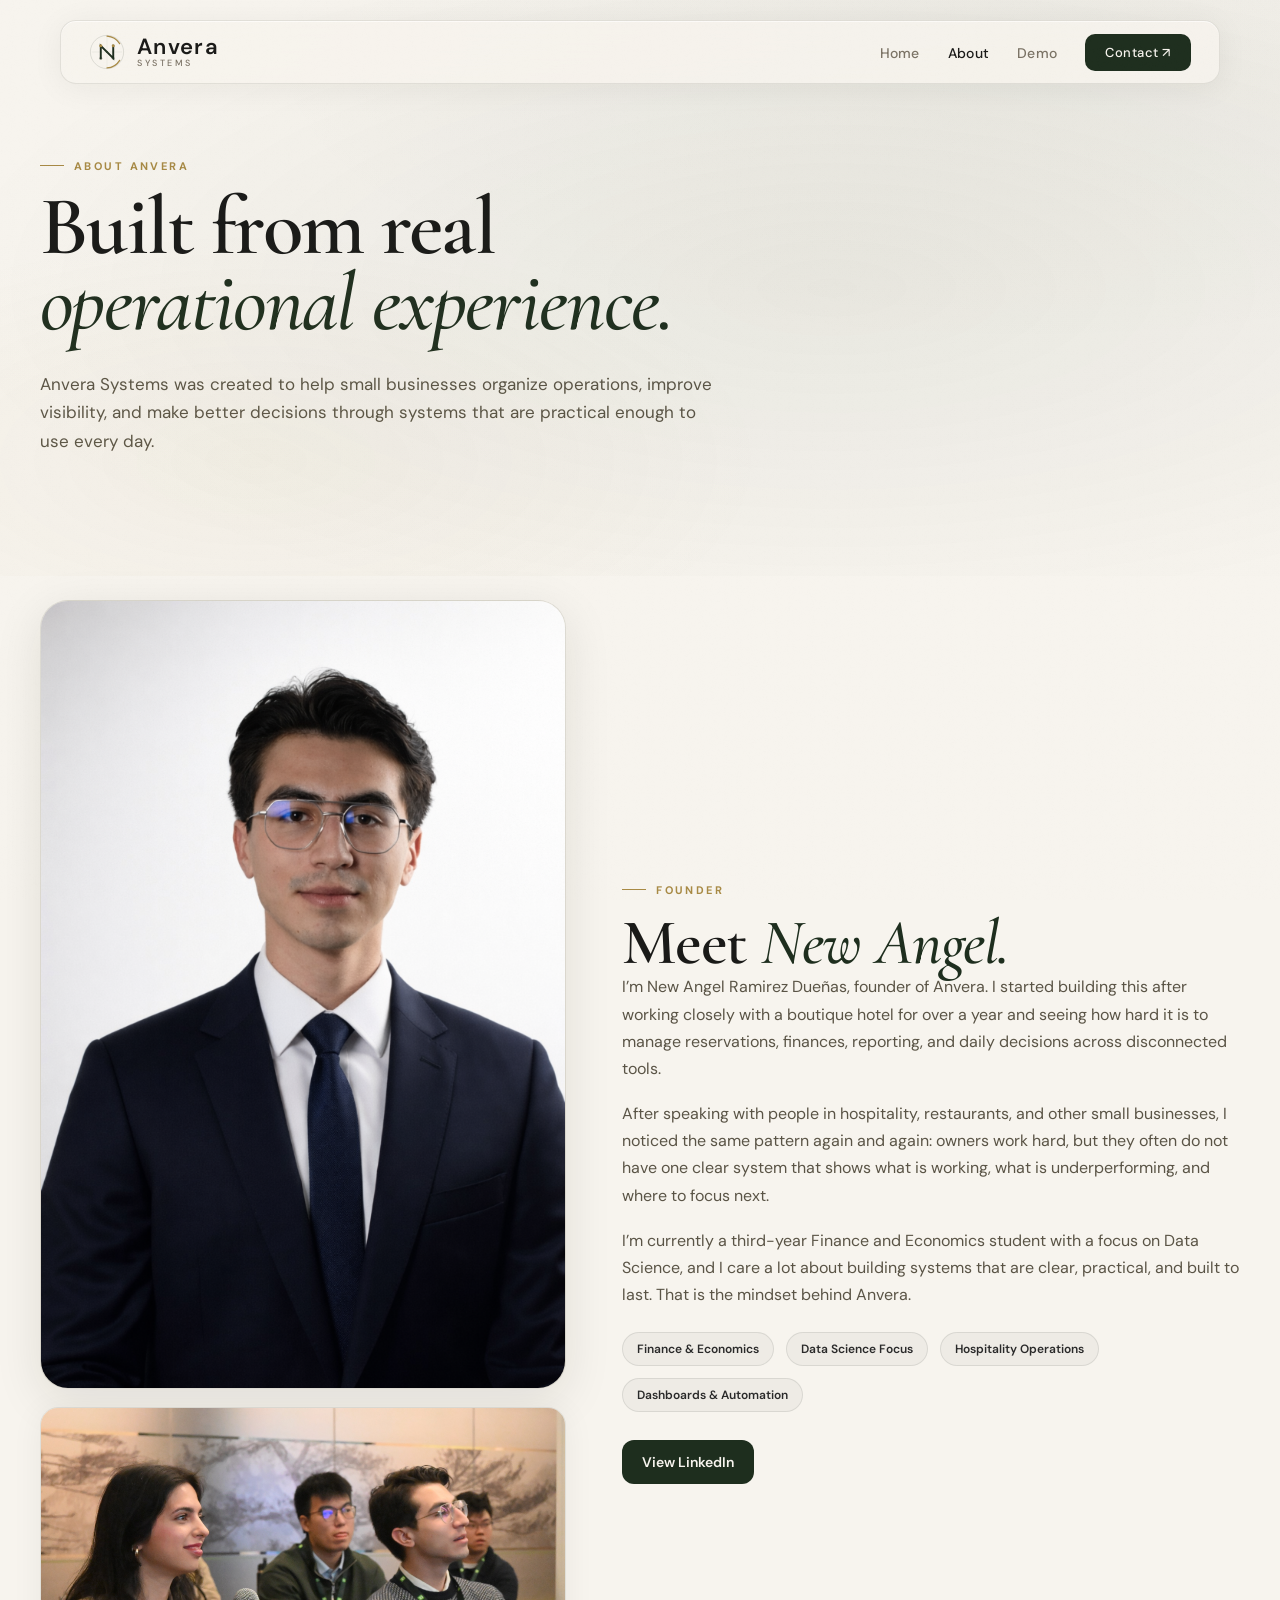
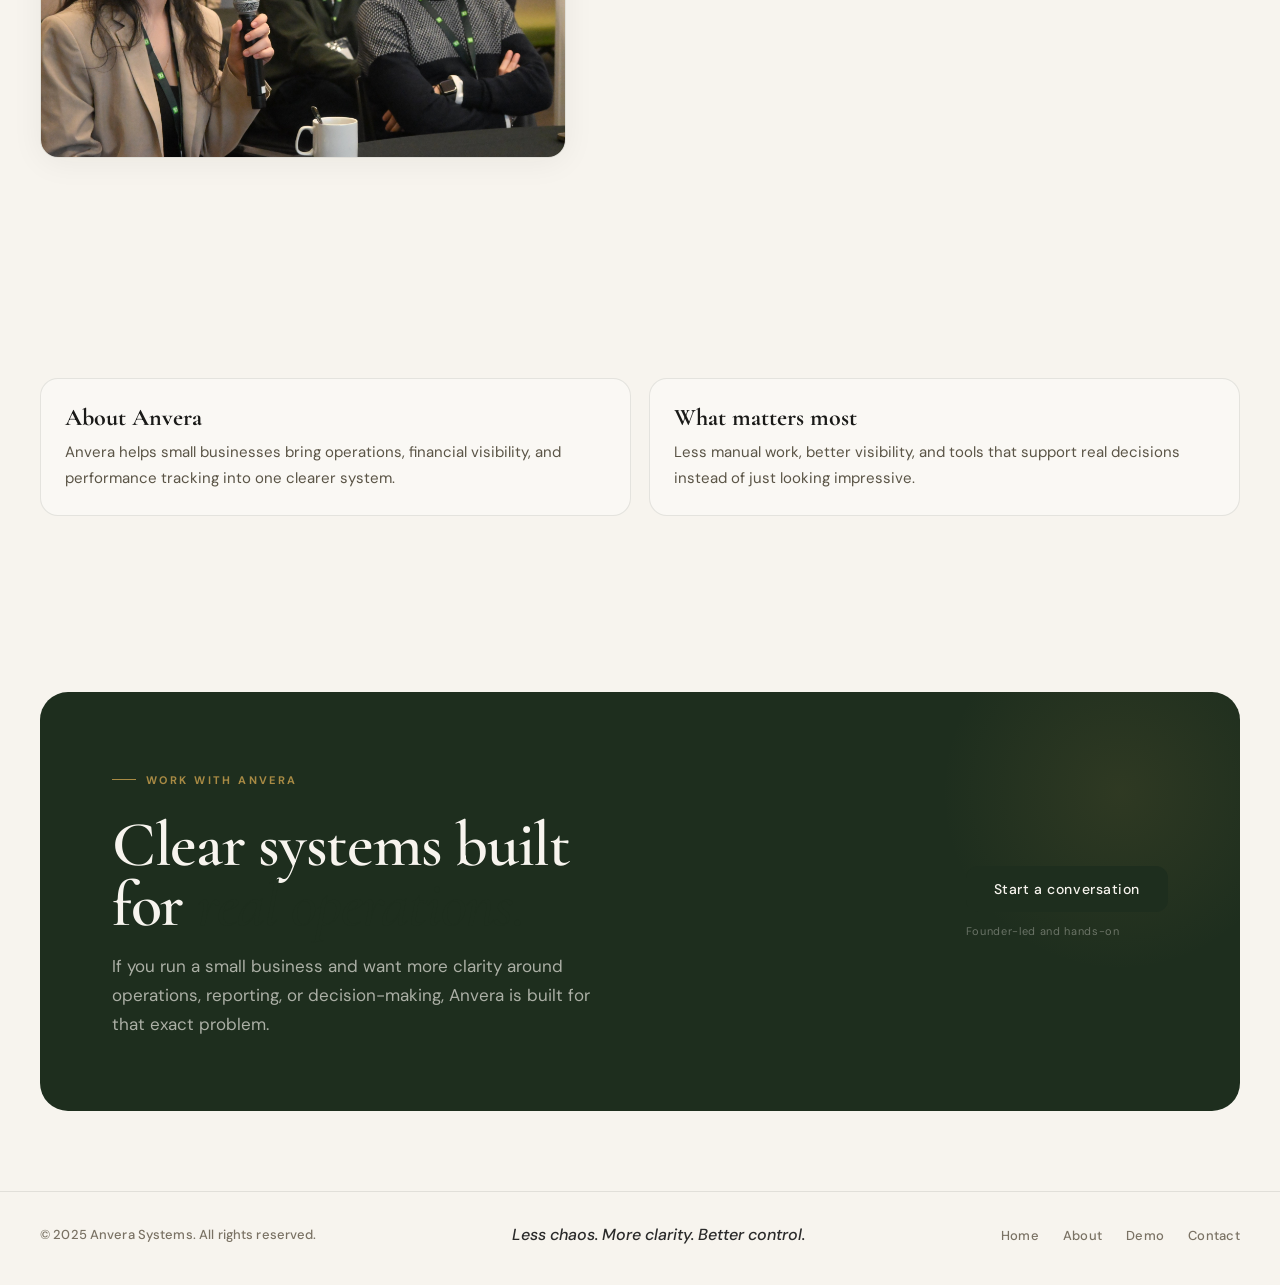
==== about.html @ c99ae053 "Add files via upload" ====
<!DOCTYPE html>
<html lang="en">
<head>
  <meta charset="UTF-8" />
  <meta name="viewport" content="width=device-width, initial-scale=1.0" />
  <title>Anvera Systems — About</title>
  <link rel="preconnect" href="https://fonts.googleapis.com">
  <link rel="preconnect" href="https://fonts.gstatic.com" crossorigin>
  <link href="https://fonts.googleapis.com/css2?family=Cormorant+Garamond:ital,wght@0,400;0,500;0,600;1,400;1,500;1,600&family=DM+Sans:wght@400;500;600;700&family=DM+Mono:wght@300;400&display=swap" rel="stylesheet">
  <link rel="stylesheet" href="style.css">
</head>
<body>

<header>
  <div class="nav-inner">
    <a href="index.html" class="brand">
      <div class="brand-mark"><svg width="44" height="44" viewBox="0 0 52 52" fill="none" xmlns="http://www.w3.org/2000/svg">
  <circle cx="26" cy="26" r="24" stroke="rgba(30,46,30,0.18)" stroke-width="1" fill="none"/>
  <line x1="26" y1="4" x2="26" y2="48" stroke="rgba(30,46,30,0.12)" stroke-width="0.6"/>
  <line x1="4" y1="26" x2="48" y2="26" stroke="rgba(30,46,30,0.12)" stroke-width="0.6"/>
  <path d="M26 3 A23 23 0 0 1 44.3 14" stroke="#a88a44" stroke-width="1.8" fill="none" stroke-linecap="round"/>
  <path d="M44.3 38 A23 23 0 0 1 26 49" stroke="#a88a44" stroke-width="1.8" fill="none" stroke-linecap="round"/>
  <path d="M17 35 L17 17 L35 35 L35 17" stroke="#1e2e1e" stroke-width="2.8" fill="none" stroke-linecap="square" stroke-linejoin="miter"/>
  <circle cx="17" cy="17" r="2.2" fill="#a88a44"/>
  <circle cx="35" cy="17" r="2.2" fill="#a88a44"/>
  <circle cx="17" cy="35" r="2.2" fill="rgba(30,46,30,0.35)"/>
  <circle cx="35" cy="35" r="2.2" fill="rgba(30,46,30,0.35)"/>
  <circle cx="26" cy="26" r="1.5" fill="#2c3f2c"/>
</svg></div>
      <div class="brand-wordmark"><span class="brand-name">Anvera</span><span class="brand-tagline">Systems</span></div>
    </a>
    <nav>
      <ul>
        <li><a href="index.html" class="">Home</a></li>
        <li><a href="about.html" class="active">About</a></li>
        <li><a href="demo.html" class="">Demo</a></li>
        <li><a href="contact.html" class=" nav-cta">Contact ↗</a></li>
      </ul>
    </nav>
  </div>
</header>

<main>

<section class="page-hero">
  <div class="hero-bg"></div>
  <div class="container">
    <div class="section-label reveal"><div class="section-label-line"></div><span>About Anvera</span></div>
    <h1 class="reveal reveal-delay-1">Built from real<br><em>operational experience.</em></h1>
    <p class="hero-desc reveal reveal-delay-2" style="max-width:680px;">Anvera Systems was created to help small businesses organize operations, improve visibility, and make better decisions through systems that are practical enough to use every day.</p>
  </div>
</section>

<section style="padding-top:24px;">
  <div class="container founder-grid">
    <div class="reveal">
      <div class="founder-photo-card">
        <img src="Linkedin_PP.png" alt="Founder portrait of New Angel Ramirez Dueñas">
      </div>
      <div class="founder-photo-secondary reveal reveal-delay-2">
        <img src="DSC_1318.jpeg" alt="New Angel Ramirez Dueñas at a professional event">
      </div>
    </div>
    <div class="founder-copy reveal reveal-delay-1">
      <div class="section-label"><div class="section-label-line"></div><span>Founder</span></div>
      <h2>Meet <em>New Angel.</em></h2>
      <p>I’m New Angel Ramirez Dueñas, founder of Anvera. I started building this after working closely with a boutique hotel for over a year and seeing how hard it is to manage reservations, finances, reporting, and daily decisions across disconnected tools.</p>
      <p>After speaking with people in hospitality, restaurants, and other small businesses, I noticed the same pattern again and again: owners work hard, but they often do not have one clear system that shows what is working, what is underperforming, and where to focus next.</p>
      <p>I’m currently a third-year Finance and Economics student with a focus on Data Science, and I care a lot about building systems that are clear, practical, and built to last. That is the mindset behind Anvera.</p>
      <div class="founder-stats">
        <span class="stat-pill">Finance & Economics</span>
        <span class="stat-pill">Data Science Focus</span>
        <span class="stat-pill">Hospitality Operations</span>
        <span class="stat-pill">Dashboards & Automation</span>
      </div>
      <a class="linkedin-btn" href="https://www.linkedin.com/in/new-angel/" target="_blank" rel="noopener noreferrer">View LinkedIn</a>
    </div>
  </div>
</section>

<section>
  <div class="container">
    <div class="about-boxes reveal">
      <div class="about-mini">
        <h4>About Anvera</h4>
        <p>Anvera helps small businesses bring operations, financial visibility, and performance tracking into one clearer system.</p>
      </div>
      <div class="about-mini">
        <h4>What matters most</h4>
        <p>Less manual work, better visibility, and tools that support real decisions instead of just looking impressive.</p>
      </div>
    </div>
  </div>
</section>

<section class="cta-section">
  <div class="container">
    <div class="cta-inner reveal">
      <div class="cta-text">
        <div class="section-label"><div class="section-label-line"></div><span>Work with Anvera</span></div>
        <h2>Clear systems built<br>for <em>real operations.</em></h2>
        <p>If you run a small business and want more clarity around operations, reporting, or decision-making, Anvera is built for that exact problem.</p>
      </div>
      <div class="cta-action">
        <a href="contact.html" class="btn-cta">Start a conversation</a>
        <span class="cta-note">Founder-led and hands-on</span>
      </div>
    </div>
  </div>
</section>

</main>

<footer>
  <div class="container footer-inner">
    <div class="footer-copy">© 2025 Anvera Systems. All rights reserved.</div>
    <div class="footer-tagline">Less chaos. More clarity. Better control.</div>
    <ul class="footer-links">
      <li><a href="index.html">Home</a></li>
      <li><a href="about.html">About</a></li>
      <li><a href="demo.html">Demo</a></li>
      <li><a href="contact.html">Contact</a></li>
    </ul>
  </div>
</footer>

<script src="script.js"></script>
</body>
</html>
---- style.css ----
:root {
  --cream: #f7f4ee;
  --cream-2: #ede9e0;
  --forest: #1e2e1e;
  --forest-mid: #2c3f2c;
  --forest-light: #3d5c3a;
  --gold: #a88a44;
  --gold-light: #c9a85c;
  --gold-pale: #e8d9b4;
  --charcoal: #2a2a2a;
  --ink: #1a1a18;
  --muted: #7a7264;
  --muted-light: #9e9688;
  --border: rgba(30,46,30,0.1);
  --border-gold: rgba(168,138,68,0.2);
  --glass: rgba(247,244,238,0.85);
  --shadow-soft: 0 4px 32px rgba(26,26,24,0.06);
  --shadow-med: 0 12px 48px rgba(26,26,24,0.1);
  --shadow-strong: 0 24px 80px rgba(26,26,24,0.14);
}

*, *::before, *::after { box-sizing: border-box; margin: 0; padding: 0; }
html { scroll-behavior: smooth; }
body {
  font-family: 'DM Sans', sans-serif;
  background-color: var(--cream);
  color: var(--ink);
  overflow-x: hidden;
  -webkit-font-smoothing: antialiased;
}
body::before {
  content: '';
  position: fixed;
  inset: 0;
  background-image: url("data:image/svg+xml,%3Csvg viewBox='0 0 512 512' xmlns='http://www.w3.org/2000/svg'%3E%3Cfilter id='n'%3E%3CfeTurbulence type='fractalNoise' baseFrequency='0.75' numOctaves='4' stitchTiles='stitch'/%3E%3C/filter%3E%3Crect width='512' height='512' filter='url(%23n)' opacity='0.03'/%3E%3C/svg%3E");
  background-size: 200px;
  pointer-events: none;
  z-index: 1000;
  opacity: 0.5;
}
.container { width: min(1200px, calc(100% - 56px)); margin: 0 auto; }

header {
  position: fixed;
  top: 0; left: 0; right: 0;
  z-index: 100;
}
.nav-inner {
  margin: 20px auto;
  width: min(1160px, calc(100% - 56px));
  display: flex;
  align-items: center;
  justify-content: space-between;
  padding: 0 28px;
  height: 64px;
  background: var(--glass);
  backdrop-filter: blur(16px) saturate(1.4);
  border: 1px solid var(--border);
  border-radius: 16px;
  box-shadow: var(--shadow-soft), inset 0 1px 0 rgba(255,255,255,0.6);
}
.brand { display: flex; align-items: center; gap: 12px; text-decoration: none; color: inherit; }
.brand-mark { width: 36px; height: 36px; position: relative; }
.brand-mark svg { width: 100%; height: 100%; }
.brand-wordmark { display: flex; flex-direction: column; gap: 1px; }
.brand-name { font-size: 22px; font-weight: 600; letter-spacing: 0.06em; color: var(--ink); line-height: 1; }
.brand-tagline { font-size: 9px; font-weight: 500; letter-spacing: 0.28em; text-transform: uppercase; color: var(--muted); line-height: 1; }
nav ul { display: flex; align-items: center; gap: 28px; list-style: none; }
nav ul a { font-size: 14px; font-weight: 500; letter-spacing: 0.02em; color: var(--muted); text-decoration: none; transition: color 0.2s; }
nav ul a:hover, nav ul a.active { color: var(--ink); }
.nav-cta {
  display: inline-flex; align-items: center; gap: 8px;
  padding: 10px 20px; background: var(--forest); color: var(--cream) !important;
  border-radius: 10px; font-size: 13px; font-weight: 500; letter-spacing: 0.04em;
  text-decoration: none; transition: background 0.2s, transform 0.15s;
}
.nav-cta:hover { background: var(--forest-light); transform: translateY(-1px); }

main { min-height: 100vh; }
section { padding: 96px 0; }
.section-label { display: inline-flex; align-items: center; gap: 10px; margin-bottom: 16px; }
.section-label-line { width: 24px; height: 1px; background: var(--gold); }
.section-label span { font-size: 11px; font-weight: 700; letter-spacing: 0.22em; text-transform: uppercase; color: var(--gold); }
h1, h2, h3, h4 { font-family: 'Cormorant Garamond', serif; }
h1 { font-size: clamp(56px, 6.5vw, 92px); font-weight: 600; line-height: 0.92; letter-spacing: -0.02em; color: var(--ink); }
h1 em, h2 em { font-style: italic; font-weight: 500; color: var(--forest); }
h2 { font-size: clamp(40px, 5vw, 66px); font-weight: 600; line-height: 0.95; letter-spacing: -0.02em; color: var(--ink); }
h3 { font-size: 34px; font-weight: 600; color: var(--ink); }
p { line-height: 1.7; }
.section-intro { font-size: 17px; line-height: 1.7; color: #5a5446; max-width: 560px; }
.page-hero {
  min-height: 64vh; display: flex; align-items: center;
  padding: 150px 0 80px; position: relative; overflow: hidden;
}
.hero-bg {
  position: absolute; inset: 0;
  background:
    radial-gradient(ellipse 70% 60% at 65% 50%, rgba(44,63,44,0.07), transparent),
    radial-gradient(ellipse 40% 40% at 20% 80%, rgba(168,138,68,0.06), transparent),
    radial-gradient(ellipse 60% 50% at 80% 10%, rgba(30,46,30,0.05), transparent);
  pointer-events: none;
}
.hero-grid { display: grid; grid-template-columns: 1.05fr 0.95fr; gap: 64px; align-items: center; position: relative; z-index: 1; }
.hero-eyebrow { display: inline-flex; align-items: center; gap: 10px; margin-bottom: 28px; }
.hero-eyebrow-line { width: 32px; height: 1px; background: var(--gold); }
.hero-eyebrow span { font-size: 12px; font-weight: 600; letter-spacing: 0.18em; text-transform: uppercase; color: var(--gold); }
.hero-desc { font-size: 17px; color: #5a5446; max-width: 520px; margin: 28px 0 40px; }
.hero-actions { display: flex; align-items: center; gap: 16px; flex-wrap: wrap; }
.btn-primary, .btn-secondary, .btn-cta, .small-link, .linkedin-btn {
  display: inline-flex; align-items: center; gap: 10px;
  text-decoration: none; transition: all 0.2s;
}
.btn-primary, .btn-cta {
  padding: 14px 28px; background: var(--forest); color: var(--cream);
  border-radius: 12px; font-size: 14px; font-weight: 500; letter-spacing: 0.04em;
}
.btn-primary:hover, .btn-cta:hover { background: var(--forest-light); transform: translateY(-2px); box-shadow: 0 8px 24px rgba(30,46,30,0.2); }
.btn-secondary {
  padding: 14px 24px; background: transparent; color: var(--ink); border: 1px solid var(--border);
  border-radius: 12px; font-size: 14px; font-weight: 500; letter-spacing: 0.04em;
}
.btn-secondary:hover { background: rgba(30,46,30,0.04); border-color: rgba(30,46,30,0.2); transform: translateY(-1px); }
.small-link {
  padding: 12px 18px; border: 1px solid var(--border); border-radius: 10px; color: var(--ink); font-size: 13px; font-weight: 600;
}
.small-link:hover { background: rgba(30,46,30,0.04); }

.hero-metrics { display: flex; gap: 32px; margin-top: 52px; padding-top: 40px; border-top: 1px solid var(--border); }
.metric-num { font-size: 44px; font-weight: 600; color: var(--ink); line-height: 1; letter-spacing: -0.02em; }
.metric-num sup { font-size: 18px; vertical-align: super; color: var(--gold); }
.metric-label { font-size: 12px; font-weight: 600; letter-spacing: 0.1em; text-transform: uppercase; color: var(--muted); margin-top: 5px; }

.card, .glass-card, .placeholder-card, .package-card, .process-step, .principle, .contact-card, .bio-card {
  border-radius: 20px; border: 1px solid var(--border);
}
.glass-card {
  background: rgba(247,244,238,0.72); backdrop-filter: blur(12px);
  box-shadow: var(--shadow-soft);
}
.placeholder-card, .bio-card, .contact-card {
  background: #faf8f4; box-shadow: var(--shadow-soft); padding: 32px;
}
.two-col { display: grid; grid-template-columns: 1fr 1fr; gap: 56px; align-items: start; }
.three-col { display: grid; grid-template-columns: repeat(3, 1fr); gap: 24px; }

.solutions-grid, .packages-layout, .process-grid {
  display: grid; gap: 2px; background: var(--border); border: 1px solid var(--border); border-radius: 20px; overflow: hidden;
}
.solutions-grid { grid-template-columns: repeat(3, 1fr); }
.process-grid { grid-template-columns: repeat(3, 1fr); }
.packages-layout { grid-template-columns: 1fr 1fr; margin-top: 48px; }
.solution-card, .process-step, .package-card { background: var(--cream); padding: 34px 28px; }
.solution-card h3, .package-card h3 { margin-bottom: 12px; }
.solution-card p, .process-step p, .package-card p { color: #5a5446; font-size: 15px; }
.sol-number, .step-num, .eyebrow-mini {
  font-family: 'DM Mono', monospace; font-size: 11px; letter-spacing: 0.16em; color: var(--gold); margin-bottom: 18px;
}
#packages-dark { background: var(--forest); color: var(--cream); }
#packages-dark .package-card { background: rgba(44,63,44,0.3); border: none; }
#packages-dark .package-card.featured { background: rgba(168,138,68,0.12); }
#packages-dark h2, #packages-dark h3 { color: var(--cream); }
#packages-dark .section-intro, #packages-dark .package-card p, #packages-dark li { color: rgba(247,244,238,0.72); }
.pkg-features { list-style: none; display: grid; gap: 12px; margin: 22px 0 28px; }
.pkg-features li { display: flex; gap: 10px; align-items: flex-start; }
.pkg-check {
  width: 18px; height: 18px; border-radius: 50%; background: rgba(44,63,44,0.15); border: 1px solid rgba(44,63,44,0.3);
  display: inline-flex; align-items: center; justify-content: center; flex-shrink: 0; margin-top: 2px; color: var(--forest);
}
.pkg-check.gold { background: rgba(168,138,68,0.2); border-color: var(--gold); color: var(--gold-light); }

.founder-grid { display: grid; grid-template-columns: 0.92fr 1.08fr; gap: 56px; align-items: center; }
.founder-photo-card {
  background: linear-gradient(180deg, #f3efe7, #ece7dc);
  border: 1px solid var(--border);
  border-radius: 28px;
  box-shadow: var(--shadow-med);
  overflow: hidden;
}
.founder-photo-card img { display: block; width: 100%; height: auto; }
.founder-photo-secondary {
  margin-top: 18px; display: grid; grid-template-columns: 1fr; gap: 14px;
}
.founder-photo-secondary img {
  width: 100%; border-radius: 18px; border: 1px solid var(--border); box-shadow: var(--shadow-soft);
}
.founder-copy p { font-size: 16px; color: #5a5446; margin-bottom: 18px; }
.founder-stats { display: flex; flex-wrap: wrap; gap: 12px; margin: 24px 0 28px; }
.stat-pill {
  display: inline-flex; padding: 8px 14px; border-radius: 999px; border: 1px solid var(--border);
  background: rgba(30,46,30,0.04); font-size: 12px; font-weight: 600; color: var(--charcoal);
}
.linkedin-btn {
  padding: 13px 20px; background: var(--forest); color: var(--cream); border-radius: 12px; font-size: 14px; font-weight: 600;
}
.linkedin-btn:hover { background: var(--forest-light); transform: translateY(-1px); }
.about-boxes { display: grid; grid-template-columns: 1fr 1fr; gap: 18px; margin-top: 28px; }
.about-mini {
  background: #faf8f4; border: 1px solid var(--border); border-radius: 18px; padding: 24px;
}
.about-mini h4 { font-size: 24px; margin-bottom: 8px; }
.about-mini p { font-size: 15px; color: #5a5446; }

.placeholder-card h3 { margin-bottom: 10px; }
.placeholder-card p { color: #5a5446; margin-bottom: 18px; }
.placeholder-list { list-style: none; display: grid; gap: 10px; }
.placeholder-list li {
  padding: 12px 14px; background: rgba(30,46,30,0.04); border: 1px solid rgba(30,46,30,0.08); border-radius: 12px; color: var(--charcoal); font-size: 14px;
}
.note-box {
  margin-top: 20px; padding: 16px 18px; border-radius: 14px; background: rgba(168,138,68,0.09); border: 1px solid rgba(168,138,68,0.18);
  color: #6a5b34; font-size: 14px;
}
.contact-grid { display: grid; grid-template-columns: 1fr 1fr; gap: 24px; }
.contact-card h3 { margin-bottom: 12px; }
.contact-card p { color: #5a5446; margin-bottom: 14px; }
.contact-links { display: grid; gap: 10px; }
.contact-links a { color: var(--forest); font-weight: 600; text-decoration: none; }
.contact-links a:hover { color: var(--forest-light); }
.cta-section { padding: 80px 0; }
.cta-inner {
  background: var(--forest); border-radius: 28px; padding: 72px;
  display: grid; grid-template-columns: 1fr auto; gap: 48px; align-items: center; position: relative; overflow: hidden;
}
.cta-inner::before {
  content: ''; position: absolute; top: -80px; right: -60px; width: 360px; height: 360px; border-radius: 50%;
  background: radial-gradient(circle, rgba(168,138,68,0.12), transparent 70%);
}
.cta-text { position: relative; z-index: 1; }
.cta-text h2 { color: var(--cream); margin: 12px 0 16px; }
.cta-text p { font-size: 17px; color: rgba(247,244,238,0.65); max-width: 500px; }
.cta-action { position: relative; z-index: 1; display: flex; flex-direction: column; gap: 12px; align-items: flex-start; }
.cta-note { font-size: 11px; color: rgba(247,244,238,0.35); letter-spacing: 0.06em; }
footer { padding: 32px 0 40px; border-top: 1px solid var(--border); }
.footer-inner { display: flex; align-items: center; justify-content: space-between; gap: 24px; }
.footer-copy { font-size: 13px; font-weight: 500; color: var(--muted); letter-spacing: 0.01em; }
.footer-tagline { font-size: 16px; font-weight: 500; font-style: italic; color: var(--charcoal); }
.footer-links { display: flex; gap: 24px; list-style: none; }
.footer-links a { font-size: 13px; font-weight: 500; color: var(--muted); text-decoration: none; letter-spacing: 0.02em; transition: color 0.2s; }
.footer-links a:hover { color: var(--ink); }
.reveal { opacity: 0; transform: translateY(24px); transition: opacity 0.7s ease, transform 0.7s ease; }
.reveal.visible { opacity: 1; transform: none; }
.reveal-delay-1 { transition-delay: 0.1s; }
.reveal-delay-2 { transition-delay: 0.2s; }
.reveal-delay-3 { transition-delay: 0.3s; }

@media (max-width: 960px) {
  .hero-grid, .founder-grid, .two-col, .contact-grid, .cta-inner, .packages-layout, .solutions-grid, .process-grid, .about-boxes {
    grid-template-columns: 1fr;
  }
  .hero-metrics { flex-direction: column; gap: 20px; }
  nav ul { display: none; }
  .cta-inner { padding: 48px 32px; }
  .footer-inner { flex-direction: column; gap: 16px; text-align: center; }
  .footer-links { justify-content: center; }
}
@media (max-width: 600px) {
  .container, .nav-inner { width: min(100% - 28px, 1200px); }
  .page-hero { padding-top: 130px; }
  .placeholder-card, .bio-card, .contact-card, .solution-card, .process-step, .package-card { padding: 24px; }
}
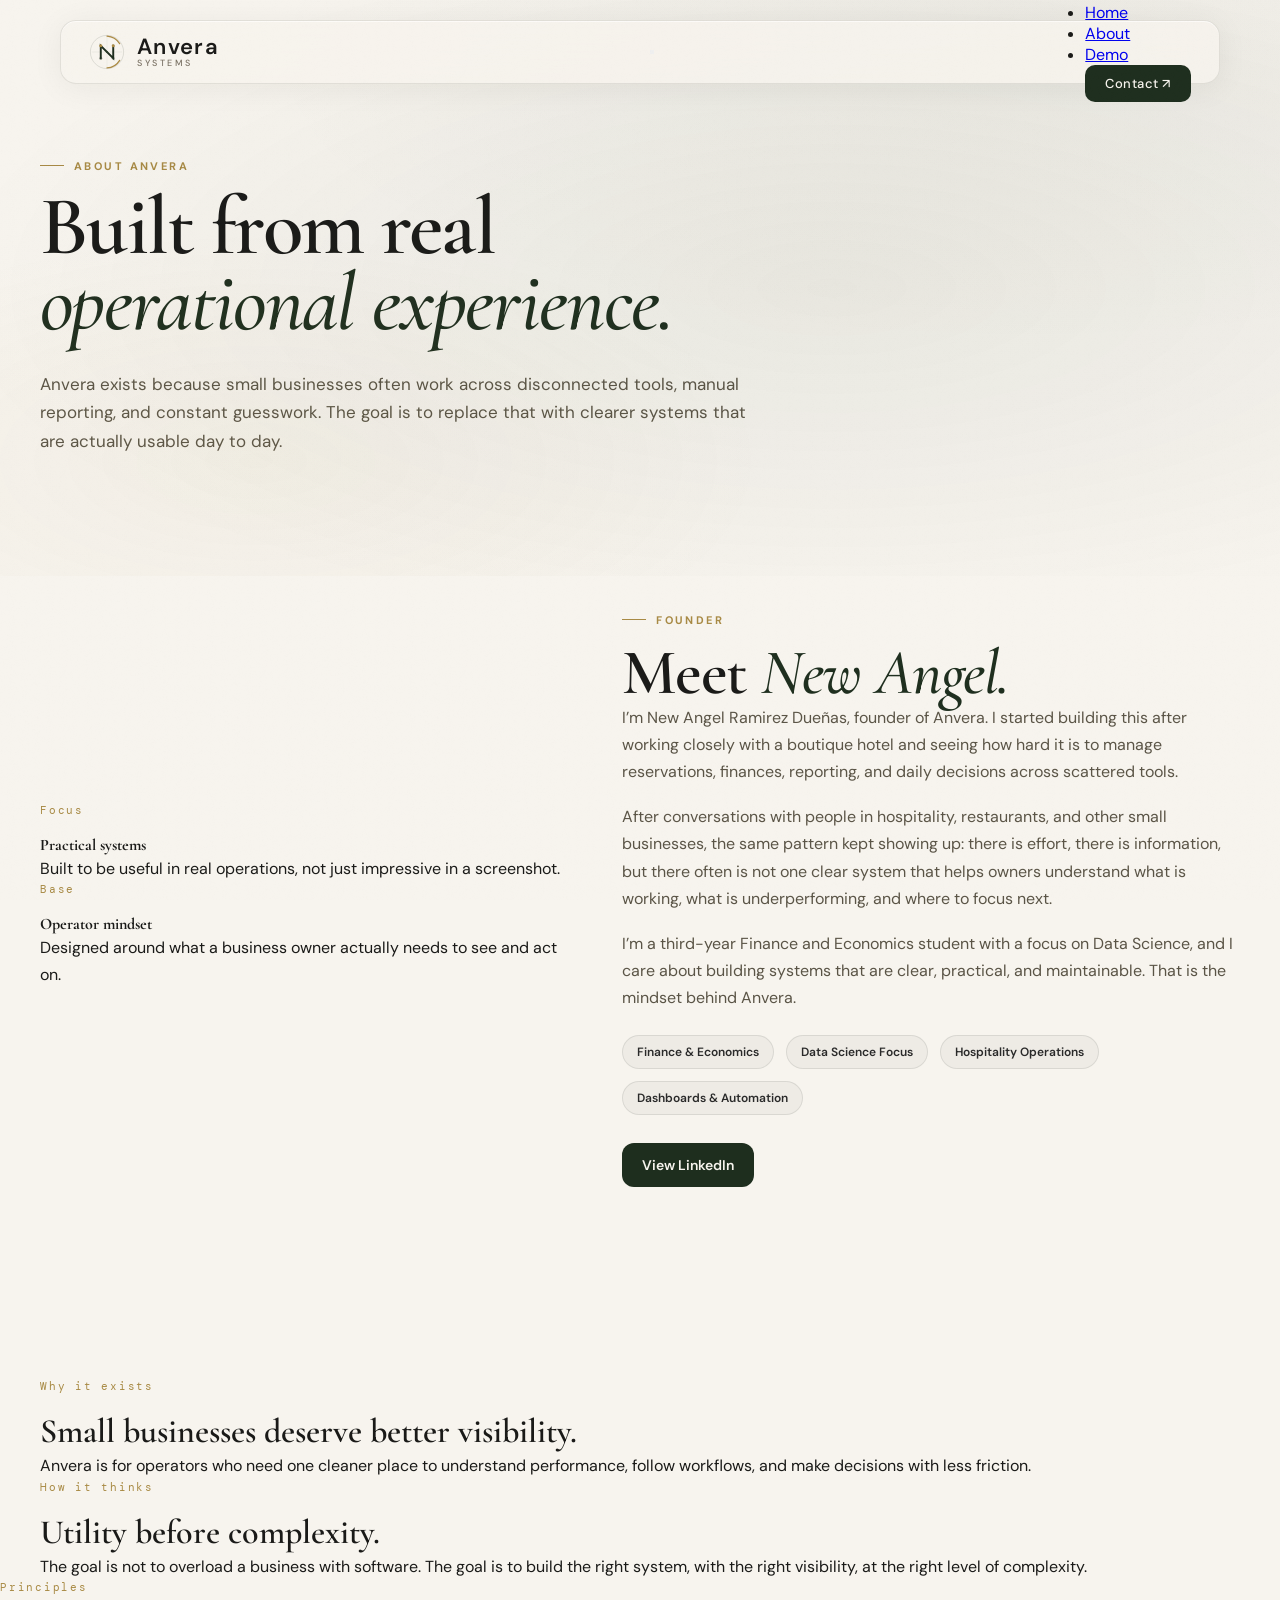
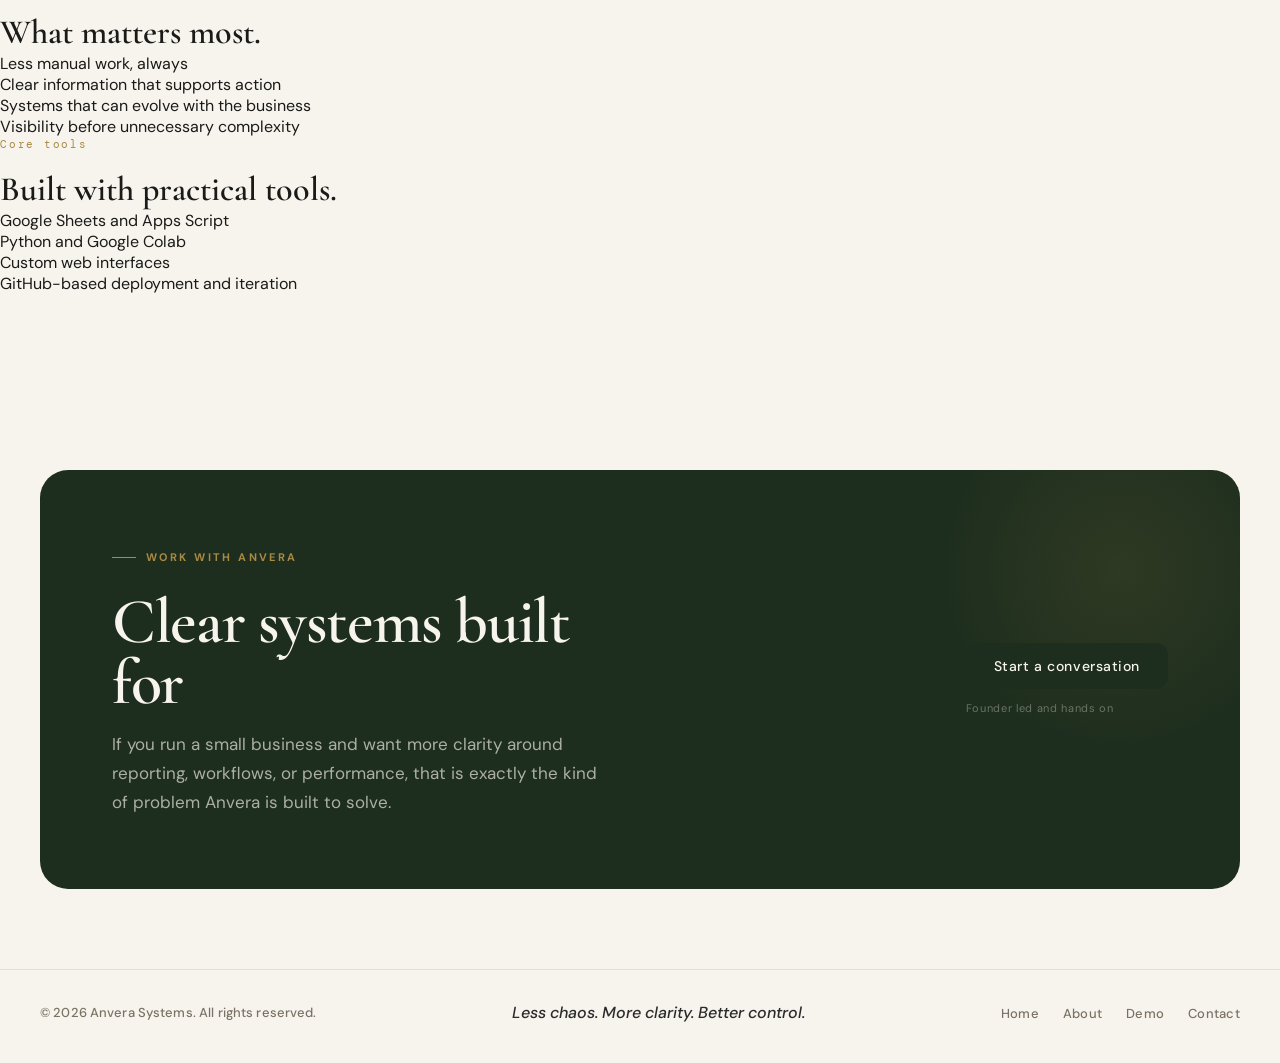
==== commit a0186a8c: "Update about.html" ====
--- a/about.html
+++ b/about.html
@@ -6,114 +6,145 @@
   <title>Anvera Systems — About</title>
   <link rel="preconnect" href="https://fonts.googleapis.com">
   <link rel="preconnect" href="https://fonts.gstatic.com" crossorigin>
-  <link href="https://fonts.googleapis.com/css2?family=Cormorant+Garamond:ital,wght@0,400;0,500;0,600;1,400;1,500;1,600&family=DM+Sans:wght@400;500;600;700&family=DM+Mono:wght@300;400&display=swap" rel="stylesheet">
+  <link href="https://fonts.googleapis.com/css2?family=Cormorant+Garamond:ital,wght@0,400;0,500;0,600;1,400;1,500;1,600&family=DM+Sans:wght@400;500;600;700&family=DM+Mono:wght@400;500&display=swap" rel="stylesheet">
   <link rel="stylesheet" href="style.css">
 </head>
 <body>
-
 <header>
   <div class="nav-inner">
-    <a href="index.html" class="brand">
-      <div class="brand-mark"><svg width="44" height="44" viewBox="0 0 52 52" fill="none" xmlns="http://www.w3.org/2000/svg">
-  <circle cx="26" cy="26" r="24" stroke="rgba(30,46,30,0.18)" stroke-width="1" fill="none"/>
-  <line x1="26" y1="4" x2="26" y2="48" stroke="rgba(30,46,30,0.12)" stroke-width="0.6"/>
-  <line x1="4" y1="26" x2="48" y2="26" stroke="rgba(30,46,30,0.12)" stroke-width="0.6"/>
-  <path d="M26 3 A23 23 0 0 1 44.3 14" stroke="#a88a44" stroke-width="1.8" fill="none" stroke-linecap="round"/>
-  <path d="M44.3 38 A23 23 0 0 1 26 49" stroke="#a88a44" stroke-width="1.8" fill="none" stroke-linecap="round"/>
-  <path d="M17 35 L17 17 L35 35 L35 17" stroke="#1e2e1e" stroke-width="2.8" fill="none" stroke-linecap="square" stroke-linejoin="miter"/>
-  <circle cx="17" cy="17" r="2.2" fill="#a88a44"/>
-  <circle cx="35" cy="17" r="2.2" fill="#a88a44"/>
-  <circle cx="17" cy="35" r="2.2" fill="rgba(30,46,30,0.35)"/>
-  <circle cx="35" cy="35" r="2.2" fill="rgba(30,46,30,0.35)"/>
-  <circle cx="26" cy="26" r="1.5" fill="#2c3f2c"/>
-</svg></div>
+    <a href="index.html" class="brand" aria-label="Anvera Systems home">
+      <div class="brand-mark">
+        <svg viewBox="0 0 52 52" fill="none" xmlns="http://www.w3.org/2000/svg">
+          <circle cx="26" cy="26" r="24" stroke="rgba(30,46,30,0.18)" stroke-width="1"/>
+          <line x1="26" y1="4" x2="26" y2="48" stroke="rgba(30,46,30,0.12)" stroke-width="0.6"/>
+          <line x1="4" y1="26" x2="48" y2="26" stroke="rgba(30,46,30,0.12)" stroke-width="0.6"/>
+          <path d="M26 3 A23 23 0 0 1 44.3 14" stroke="#ab8a42" stroke-width="1.8" stroke-linecap="round"/>
+          <path d="M44.3 38 A23 23 0 0 1 26 49" stroke="#ab8a42" stroke-width="1.8" stroke-linecap="round"/>
+          <path d="M17 35 L17 17 L35 35 L35 17" stroke="#1e2e1e" stroke-width="2.8" stroke-linecap="square" stroke-linejoin="miter"/>
+          <circle cx="17" cy="17" r="2.2" fill="#ab8a42"/>
+          <circle cx="35" cy="17" r="2.2" fill="#ab8a42"/>
+          <circle cx="17" cy="35" r="2.2" fill="rgba(30,46,30,0.35)"/>
+          <circle cx="35" cy="35" r="2.2" fill="rgba(30,46,30,0.35)"/>
+          <circle cx="26" cy="26" r="1.5" fill="#2c3f2c"/>
+        </svg>
+      </div>
       <div class="brand-wordmark"><span class="brand-name">Anvera</span><span class="brand-tagline">Systems</span></div>
     </a>
-    <nav>
-      <ul>
-        <li><a href="index.html" class="">Home</a></li>
+    <button class="nav-toggle" type="button" aria-label="Open navigation" aria-expanded="false"><span></span></button>
+    <div class="nav-menu">
+      <ul class="nav-links">
+        <li><a href="index.html">Home</a></li>
         <li><a href="about.html" class="active">About</a></li>
-        <li><a href="demo.html" class="">Demo</a></li>
-        <li><a href="contact.html" class=" nav-cta">Contact ↗</a></li>
+        <li><a href="demo.html">Demo</a></li>
       </ul>
-    </nav>
+      <a href="contact.html" class="nav-cta">Contact ↗</a>
+    </div>
   </div>
 </header>
 
 <main>
+  <section class="page-hero">
+    <div class="hero-bg"></div>
+    <div class="container">
+      <div class="section-label reveal"><div class="section-label-line"></div><span>About Anvera</span></div>
+      <h1 class="reveal reveal-delay-1">Built from real<br><em>operational experience.</em></h1>
+      <p class="hero-desc reveal reveal-delay-2" style="max-width:720px;">Anvera exists because small businesses often work across disconnected tools, manual reporting, and constant guesswork. The goal is to replace that with clearer systems that are actually usable day to day.</p>
+    </div>
+  </section>
 
-<section class="page-hero">
-  <div class="hero-bg"></div>
-  <div class="container">
-    <div class="section-label reveal"><div class="section-label-line"></div><span>About Anvera</span></div>
-    <h1 class="reveal reveal-delay-1">Built from real<br><em>operational experience.</em></h1>
-    <p class="hero-desc reveal reveal-delay-2" style="max-width:680px;">Anvera Systems was created to help small businesses organize operations, improve visibility, and make better decisions through systems that are practical enough to use every day.</p>
-  </div>
-</section>
+  <section style="padding-top:28px;">
+    <div class="container founder-grid">
+      <div class="founder-panel reveal">
+        <div class="founder-portrait" aria-hidden="true"></div>
+        <div class="founder-sidecards">
+          <div class="stack-card">
+            <div class="eyebrow-mini">Focus</div>
+            <h4>Practical systems</h4>
+            <p>Built to be useful in real operations, not just impressive in a screenshot.</p>
+          </div>
+          <div class="stack-card">
+            <div class="eyebrow-mini">Base</div>
+            <h4>Operator mindset</h4>
+            <p>Designed around what a business owner actually needs to see and act on.</p>
+          </div>
+        </div>
+      </div>
 
-<section style="padding-top:24px;">
-  <div class="container founder-grid">
-    <div class="reveal">
-      <div class="founder-photo-card">
-        <img src="Linkedin_PP.png" alt="Founder portrait of New Angel Ramirez Dueñas">
-      </div>
-      <div class="founder-photo-secondary reveal reveal-delay-2">
-        <img src="DSC_1318.jpeg" alt="New Angel Ramirez Dueñas at a professional event">
+      <div class="founder-copy reveal reveal-delay-1">
+        <div class="section-label"><div class="section-label-line"></div><span>Founder</span></div>
+        <h2>Meet <em>New Angel.</em></h2>
+        <p>I’m New Angel Ramirez Dueñas, founder of Anvera. I started building this after working closely with a boutique hotel and seeing how hard it is to manage reservations, finances, reporting, and daily decisions across scattered tools.</p>
+        <p>After conversations with people in hospitality, restaurants, and other small businesses, the same pattern kept showing up: there is effort, there is information, but there often is not one clear system that helps owners understand what is working, what is underperforming, and where to focus next.</p>
+        <p>I’m a third-year Finance and Economics student with a focus on Data Science, and I care about building systems that are clear, practical, and maintainable. That is the mindset behind Anvera.</p>
+        <div class="founder-stats">
+          <span class="stat-pill">Finance &amp; Economics</span>
+          <span class="stat-pill">Data Science Focus</span>
+          <span class="stat-pill">Hospitality Operations</span>
+          <span class="stat-pill">Dashboards &amp; Automation</span>
+        </div>
+        <a class="linkedin-btn" href="https://www.linkedin.com/in/new-angel/" target="_blank" rel="noopener noreferrer">View LinkedIn</a>
       </div>
     </div>
-    <div class="founder-copy reveal reveal-delay-1">
-      <div class="section-label"><div class="section-label-line"></div><span>Founder</span></div>
-      <h2>Meet <em>New Angel.</em></h2>
-      <p>I’m New Angel Ramirez Dueñas, founder of Anvera. I started building this after working closely with a boutique hotel for over a year and seeing how hard it is to manage reservations, finances, reporting, and daily decisions across disconnected tools.</p>
-      <p>After speaking with people in hospitality, restaurants, and other small businesses, I noticed the same pattern again and again: owners work hard, but they often do not have one clear system that shows what is working, what is underperforming, and where to focus next.</p>
-      <p>I’m currently a third-year Finance and Economics student with a focus on Data Science, and I care a lot about building systems that are clear, practical, and built to last. That is the mindset behind Anvera.</p>
-      <div class="founder-stats">
-        <span class="stat-pill">Finance & Economics</span>
-        <span class="stat-pill">Data Science Focus</span>
-        <span class="stat-pill">Hospitality Operations</span>
-        <span class="stat-pill">Dashboards & Automation</span>
-      </div>
-      <a class="linkedin-btn" href="https://www.linkedin.com/in/new-angel/" target="_blank" rel="noopener noreferrer">View LinkedIn</a>
+  </section>
+
+  <section>
+    <div class="container story-grid">
+      <article class="story-card reveal">
+        <div class="eyebrow-mini">Why it exists</div>
+        <h3>Small businesses deserve better visibility.</h3>
+        <p>Anvera is for operators who need one cleaner place to understand performance, follow workflows, and make decisions with less friction.</p>
+      </article>
+      <article class="story-card reveal reveal-delay-1">
+        <div class="eyebrow-mini">How it thinks</div>
+        <h3>Utility before complexity.</h3>
+        <p>The goal is not to overload a business with software. The goal is to build the right system, with the right visibility, at the right level of complexity.</p>
+      </article>
     </div>
-  </div>
-</section>
 
-<section>
-  <div class="container">
-    <div class="about-boxes reveal">
-      <div class="about-mini">
-        <h4>About Anvera</h4>
-        <p>Anvera helps small businesses bring operations, financial visibility, and performance tracking into one clearer system.</p>
-      </div>
-      <div class="about-mini">
-        <h4>What matters most</h4>
-        <p>Less manual work, better visibility, and tools that support real decisions instead of just looking impressive.</p>
+    <div class="value-grid reveal reveal-delay-2">
+      <article class="value-card">
+        <div class="eyebrow-mini">Principles</div>
+        <h3>What matters most.</h3>
+        <ul>
+          <li>Less manual work, always</li>
+          <li>Clear information that supports action</li>
+          <li>Systems that can evolve with the business</li>
+          <li>Visibility before unnecessary complexity</li>
+        </ul>
+      </article>
+      <article class="value-card">
+        <div class="eyebrow-mini">Core tools</div>
+        <h3>Built with practical tools.</h3>
+        <ul>
+          <li>Google Sheets and Apps Script</li>
+          <li>Python and Google Colab</li>
+          <li>Custom web interfaces</li>
+          <li>GitHub-based deployment and iteration</li>
+        </ul>
+      </article>
+    </div>
+  </section>
+
+  <section class="cta-section">
+    <div class="container">
+      <div class="cta-inner reveal">
+        <div class="cta-text">
+          <div class="section-label"><div class="section-label-line"></div><span>Work with Anvera</span></div>
+          <h2>Clear systems built<br>for <em>real operations.</em></h2>
+          <p>If you run a small business and want more clarity around reporting, workflows, or performance, that is exactly the kind of problem Anvera is built to solve.</p>
+        </div>
+        <div class="cta-action">
+          <a href="contact.html" class="btn-cta">Start a conversation</a>
+          <span class="cta-note">Founder led and hands on</span>
+        </div>
       </div>
     </div>
-  </div>
-</section>
-
-<section class="cta-section">
-  <div class="container">
-    <div class="cta-inner reveal">
-      <div class="cta-text">
-        <div class="section-label"><div class="section-label-line"></div><span>Work with Anvera</span></div>
-        <h2>Clear systems built<br>for <em>real operations.</em></h2>
-        <p>If you run a small business and want more clarity around operations, reporting, or decision-making, Anvera is built for that exact problem.</p>
-      </div>
-      <div class="cta-action">
-        <a href="contact.html" class="btn-cta">Start a conversation</a>
-        <span class="cta-note">Founder-led and hands-on</span>
-      </div>
-    </div>
-  </div>
-</section>
-
+  </section>
 </main>
 
 <footer>
   <div class="container footer-inner">
-    <div class="footer-copy">© 2025 Anvera Systems. All rights reserved.</div>
+    <div class="footer-copy">© 2026 Anvera Systems. All rights reserved.</div>
     <div class="footer-tagline">Less chaos. More clarity. Better control.</div>
     <ul class="footer-links">
       <li><a href="index.html">Home</a></li>
@@ -126,4 +157,4 @@
 
 <script src="script.js"></script>
 </body>
-</html>+</html>
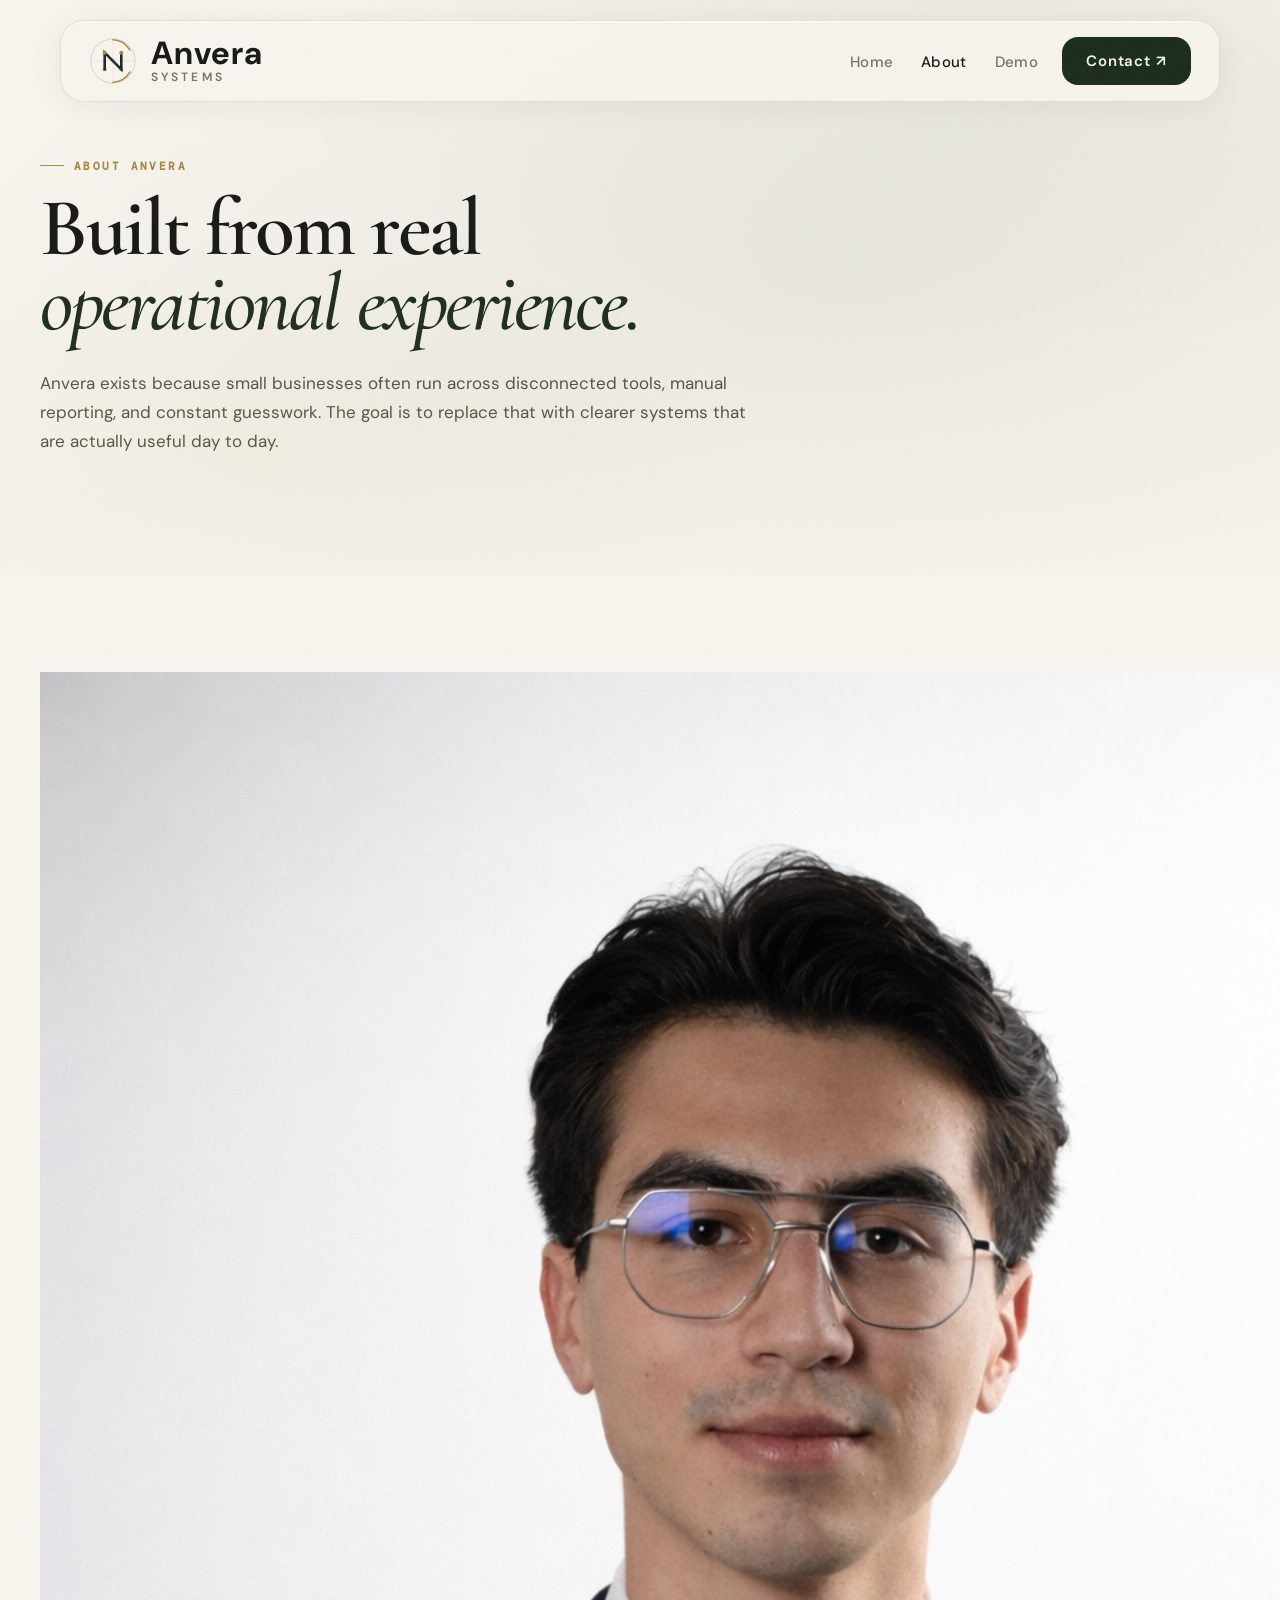
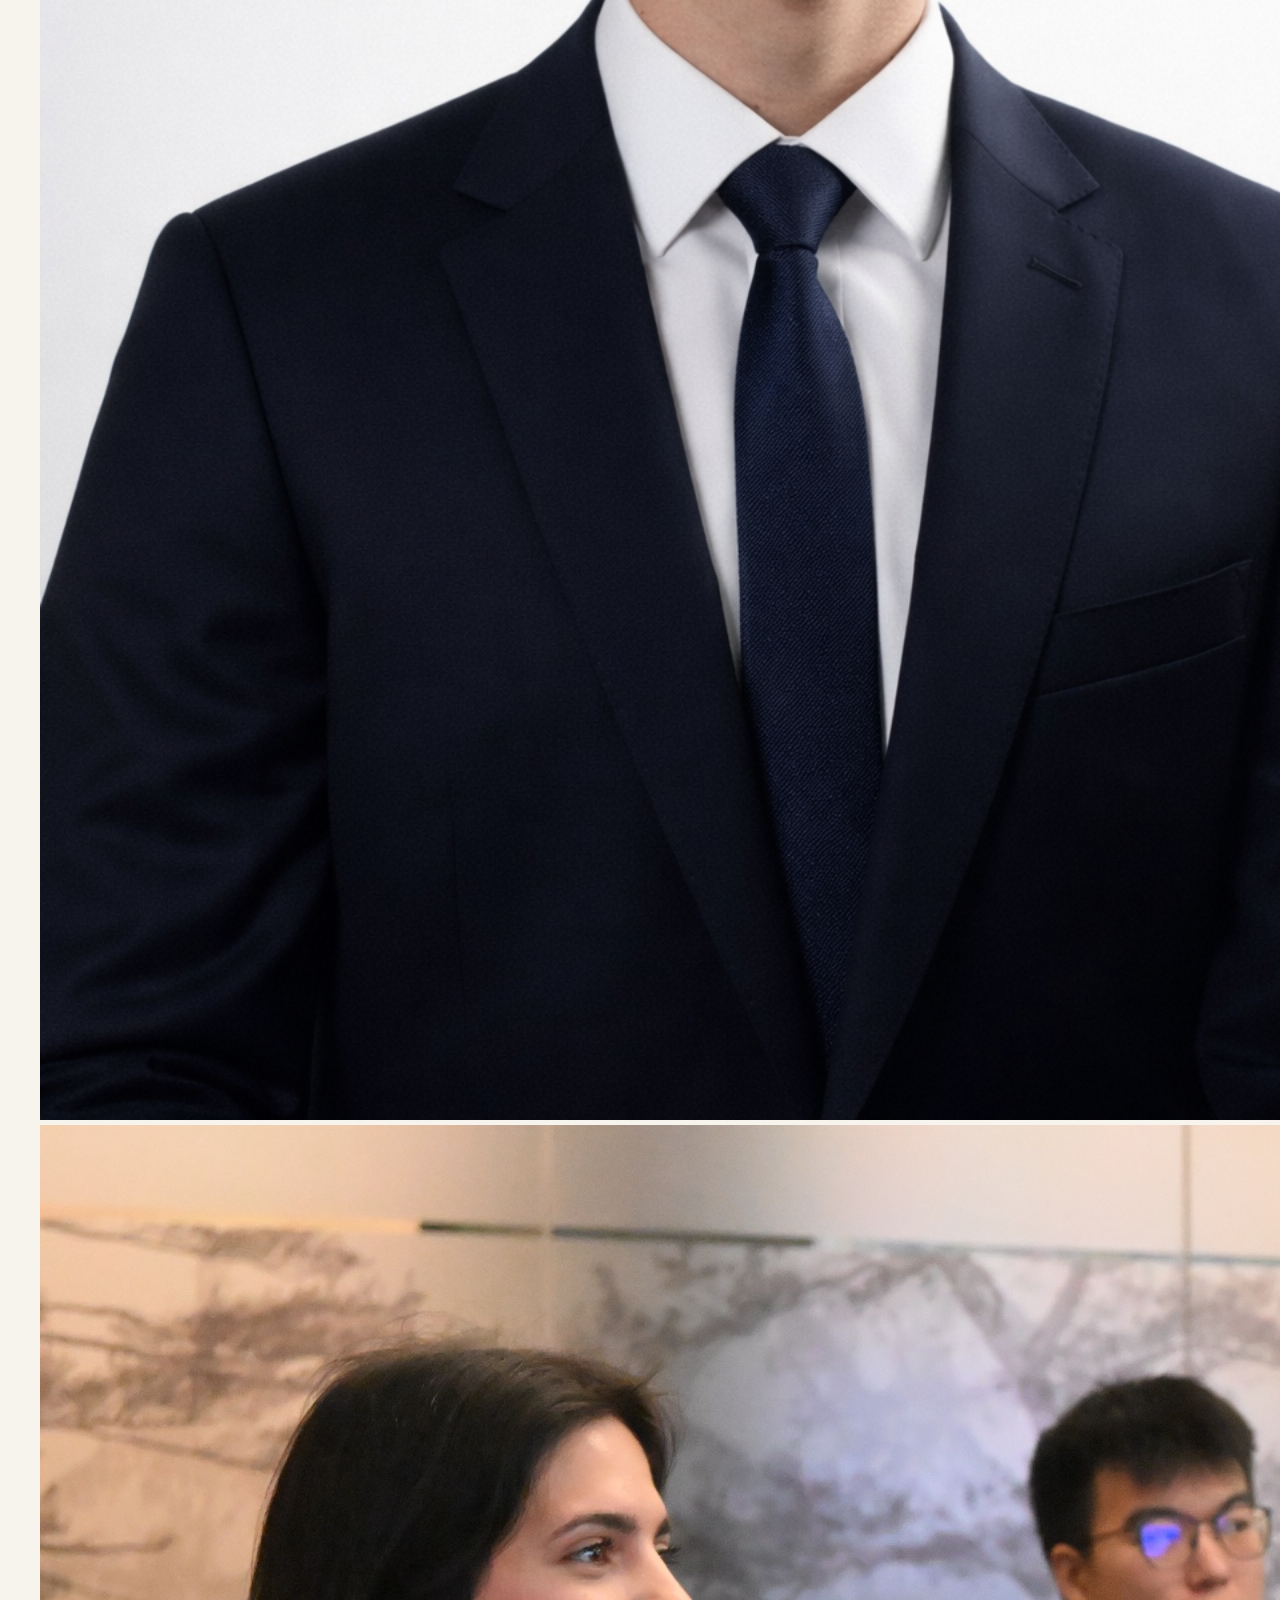
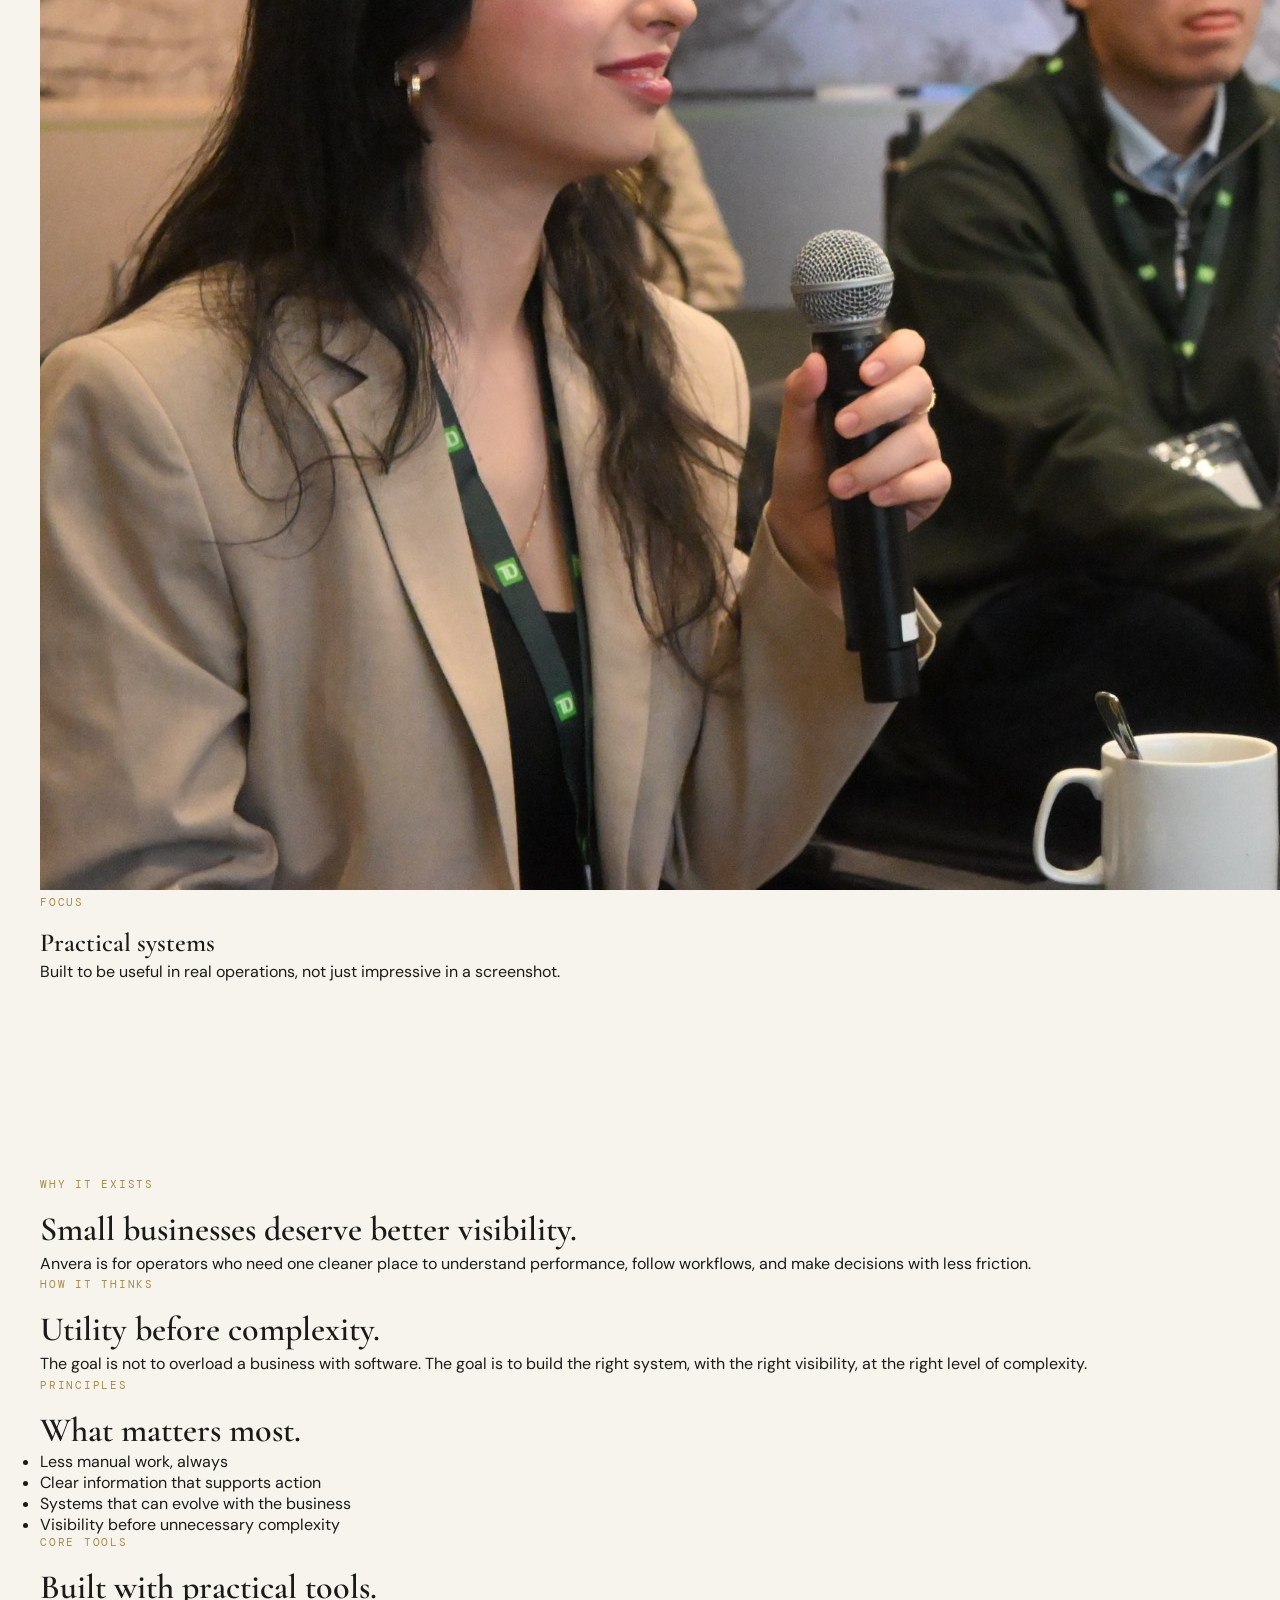
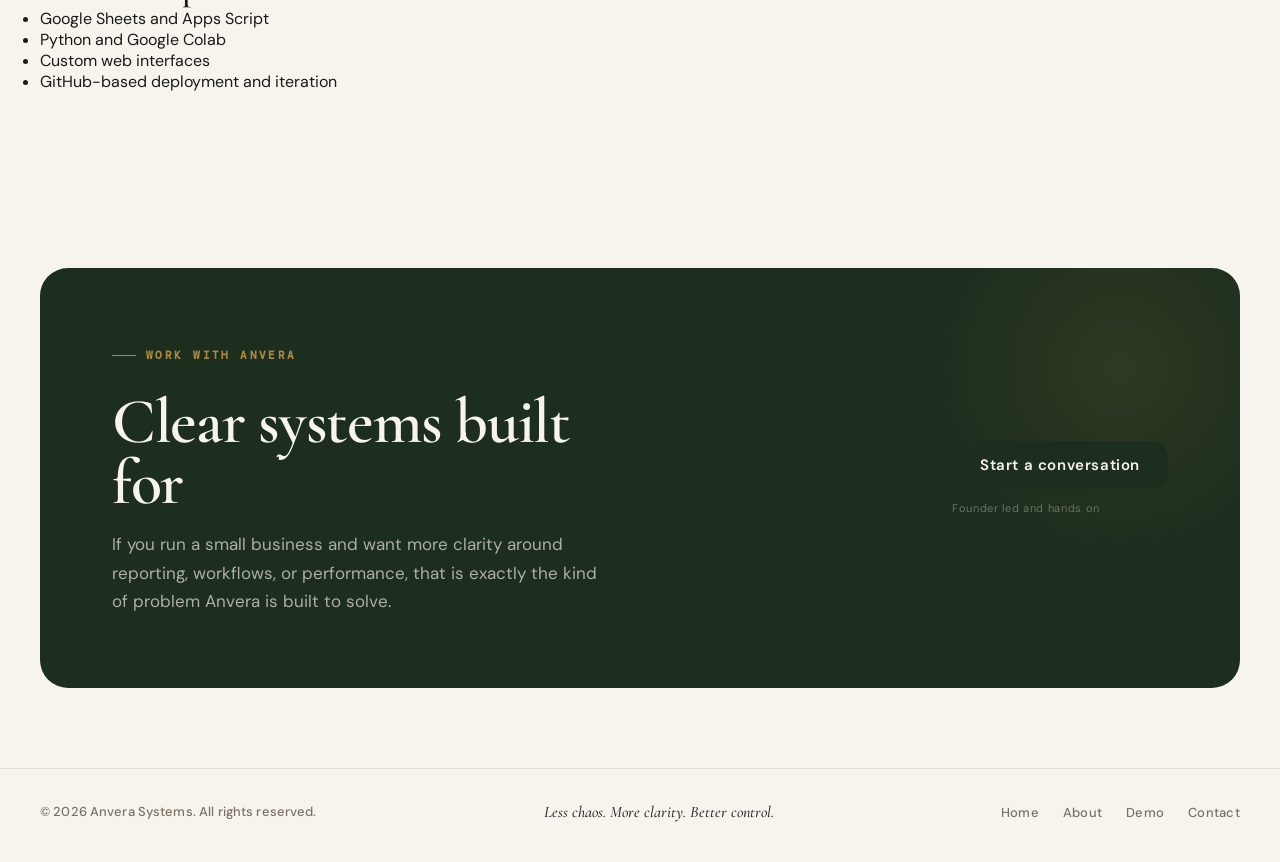
==== commit 93d7b20a: "Update about.html" ====
--- a/about.html
+++ b/about.html
@@ -28,9 +28,16 @@
           <circle cx="26" cy="26" r="1.5" fill="#2c3f2c"/>
         </svg>
       </div>
-      <div class="brand-wordmark"><span class="brand-name">Anvera</span><span class="brand-tagline">Systems</span></div>
+      <div class="brand-wordmark">
+        <span class="brand-name">Anvera</span>
+        <span class="brand-tagline">Systems</span>
+      </div>
     </a>
-    <button class="nav-toggle" type="button" aria-label="Open navigation" aria-expanded="false"><span></span></button>
+
+    <button class="nav-toggle" type="button" aria-label="Open navigation" aria-expanded="false">
+      <span></span>
+    </button>
+
     <div class="nav-menu">
       <ul class="nav-links">
         <li><a href="index.html">Home</a></li>
@@ -46,82 +53,98 @@
   <section class="page-hero">
     <div class="hero-bg"></div>
     <div class="container">
-      <div class="section-label reveal"><div class="section-label-line"></div><span>About Anvera</span></div>
+      <div class="section-label reveal">
+        <div class="section-label-line"></div>
+        <span>About Anvera</span>
+      </div>
       <h1 class="reveal reveal-delay-1">Built from real<br><em>operational experience.</em></h1>
-      <p class="hero-desc reveal reveal-delay-2" style="max-width:720px;">Anvera exists because small businesses often work across disconnected tools, manual reporting, and constant guesswork. The goal is to replace that with clearer systems that are actually usable day to day.</p>
+      <p class="hero-desc reveal reveal-delay-2" style="max-width:720px;">
+        Anvera exists because small businesses often run across disconnected tools, manual reporting, and constant guesswork. The goal is to replace that with clearer systems that are actually useful day to day.
+      </p>
     </div>
   </section>
 
-  <section style="padding-top:28px;">
-    <div class="container founder-grid">
-      <div class="founder-panel reveal">
-        <div class="founder-portrait" aria-hidden="true"></div>
-        <div class="founder-sidecards">
-          <div class="stack-card">
+  <section class="about-founder-section">
+    <div class="container founder-grid founder-grid-tight">
+      <div class="founder-visual-stack reveal">
+        <div class="founder-main-image-card">
+          <img src="Linkedin_PP.png" alt="Founder portrait of New Angel Ramirez Dueñas">
+        </div>
+
+        <div class="founder-lower-row">
+          <div class="founder-mini-card founder-mini-image">
+            <img src="DSC_1318.jpeg" alt="New Angel Ramirez Dueñas at a professional event">
+          </div>
+
+          <div class="founder-mini-card founder-mini-text">
             <div class="eyebrow-mini">Focus</div>
             <h4>Practical systems</h4>
             <p>Built to be useful in real operations, not just impressive in a screenshot.</p>
-          </div>
-          <div class="stack-card">
-            <div class="eyebrow-mini">Base</div>
-            <h4>Operator mindset</h4>
-            <p>Designed around what a business owner actually needs to see and act on.</p>
           </div>
         </div>
       </div>
 
       <div class="founder-copy reveal reveal-delay-1">
-        <div class="section-label"><div class="section-label-line"></div><span>Founder</span></div>
+        <div class="section-label">
+          <div class="section-label-line"></div>
+          <span>Founder</span>
+        </div>
         <h2>Meet <em>New Angel.</em></h2>
         <p>I’m New Angel Ramirez Dueñas, founder of Anvera. I started building this after working closely with a boutique hotel and seeing how hard it is to manage reservations, finances, reporting, and daily decisions across scattered tools.</p>
         <p>After conversations with people in hospitality, restaurants, and other small businesses, the same pattern kept showing up: there is effort, there is information, but there often is not one clear system that helps owners understand what is working, what is underperforming, and where to focus next.</p>
         <p>I’m a third-year Finance and Economics student with a focus on Data Science, and I care about building systems that are clear, practical, and maintainable. That is the mindset behind Anvera.</p>
+
         <div class="founder-stats">
           <span class="stat-pill">Finance &amp; Economics</span>
           <span class="stat-pill">Data Science Focus</span>
           <span class="stat-pill">Hospitality Operations</span>
           <span class="stat-pill">Dashboards &amp; Automation</span>
         </div>
+
         <a class="linkedin-btn" href="https://www.linkedin.com/in/new-angel/" target="_blank" rel="noopener noreferrer">View LinkedIn</a>
       </div>
     </div>
   </section>
 
-  <section>
-    <div class="container story-grid">
-      <article class="story-card reveal">
-        <div class="eyebrow-mini">Why it exists</div>
-        <h3>Small businesses deserve better visibility.</h3>
-        <p>Anvera is for operators who need one cleaner place to understand performance, follow workflows, and make decisions with less friction.</p>
-      </article>
-      <article class="story-card reveal reveal-delay-1">
-        <div class="eyebrow-mini">How it thinks</div>
-        <h3>Utility before complexity.</h3>
-        <p>The goal is not to overload a business with software. The goal is to build the right system, with the right visibility, at the right level of complexity.</p>
-      </article>
-    </div>
+  <section class="about-story-section">
+    <div class="container">
+      <div class="story-grid reveal">
+        <article class="story-card">
+          <div class="eyebrow-mini">Why it exists</div>
+          <h3>Small businesses deserve better visibility.</h3>
+          <p>Anvera is for operators who need one cleaner place to understand performance, follow workflows, and make decisions with less friction.</p>
+        </article>
 
-    <div class="value-grid reveal reveal-delay-2">
-      <article class="value-card">
-        <div class="eyebrow-mini">Principles</div>
-        <h3>What matters most.</h3>
-        <ul>
-          <li>Less manual work, always</li>
-          <li>Clear information that supports action</li>
-          <li>Systems that can evolve with the business</li>
-          <li>Visibility before unnecessary complexity</li>
-        </ul>
-      </article>
-      <article class="value-card">
-        <div class="eyebrow-mini">Core tools</div>
-        <h3>Built with practical tools.</h3>
-        <ul>
-          <li>Google Sheets and Apps Script</li>
-          <li>Python and Google Colab</li>
-          <li>Custom web interfaces</li>
-          <li>GitHub-based deployment and iteration</li>
-        </ul>
-      </article>
+        <article class="story-card">
+          <div class="eyebrow-mini">How it thinks</div>
+          <h3>Utility before complexity.</h3>
+          <p>The goal is not to overload a business with software. The goal is to build the right system, with the right visibility, at the right level of complexity.</p>
+        </article>
+      </div>
+
+      <div class="value-grid reveal reveal-delay-1">
+        <article class="value-card">
+          <div class="eyebrow-mini">Principles</div>
+          <h3>What matters most.</h3>
+          <ul>
+            <li>Less manual work, always</li>
+            <li>Clear information that supports action</li>
+            <li>Systems that can evolve with the business</li>
+            <li>Visibility before unnecessary complexity</li>
+          </ul>
+        </article>
+
+        <article class="value-card">
+          <div class="eyebrow-mini">Core tools</div>
+          <h3>Built with practical tools.</h3>
+          <ul>
+            <li>Google Sheets and Apps Script</li>
+            <li>Python and Google Colab</li>
+            <li>Custom web interfaces</li>
+            <li>GitHub-based deployment and iteration</li>
+          </ul>
+        </article>
+      </div>
     </div>
   </section>
 
@@ -129,7 +152,10 @@
     <div class="container">
       <div class="cta-inner reveal">
         <div class="cta-text">
-          <div class="section-label"><div class="section-label-line"></div><span>Work with Anvera</span></div>
+          <div class="section-label">
+            <div class="section-label-line"></div>
+            <span>Work with Anvera</span>
+          </div>
           <h2>Clear systems built<br>for <em>real operations.</em></h2>
           <p>If you run a small business and want more clarity around reporting, workflows, or performance, that is exactly the kind of problem Anvera is built to solve.</p>
         </div>
--- a/style.css
+++ b/style.css
@@ -1,4 +1,3 @@
-
 :root {
   --cream: #f7f4ee;
   --cream-2: #ede9e0;
@@ -14,7 +13,7 @@
   --muted-light: #9e9688;
   --border: rgba(30,46,30,0.1);
   --border-gold: rgba(168,138,68,0.2);
-  --glass: rgba(247,244,238,0.85);
+  --glass: rgba(247,244,238,0.9);
   --shadow-soft: 0 4px 32px rgba(26,26,24,0.06);
   --shadow-med: 0 12px 48px rgba(26,26,24,0.1);
   --shadow-strong: 0 24px 80px rgba(26,26,24,0.14);
@@ -22,6 +21,7 @@
 
 *, *::before, *::after { box-sizing: border-box; margin: 0; padding: 0; }
 html { scroll-behavior: smooth; }
+
 body {
   font-family: 'DM Sans', sans-serif;
   background-color: var(--cream);
@@ -29,6 +29,7 @@
   overflow-x: hidden;
   -webkit-font-smoothing: antialiased;
 }
+
 body::before {
   content: '';
   position: fixed;
@@ -37,15 +38,22 @@
   background-size: 200px;
   pointer-events: none;
   z-index: 1000;
-  opacity: 0.5;
-}
-.container { width: min(1200px, calc(100% - 56px)); margin: 0 auto; }
+  opacity: 0.4;
+}
+
+.container {
+  width: min(1200px, calc(100% - 56px));
+  margin: 0 auto;
+}
 
 header {
   position: fixed;
-  top: 0; left: 0; right: 0;
+  top: 0;
+  left: 0;
+  right: 0;
   z-index: 100;
 }
+
 .nav-inner {
   margin: 20px auto;
   width: min(1160px, calc(100% - 56px));
@@ -53,123 +61,841 @@
   align-items: center;
   justify-content: space-between;
   padding: 0 28px;
-  height: 64px;
+  height: 82px;
   background: var(--glass);
   backdrop-filter: blur(16px) saturate(1.4);
   border: 1px solid var(--border);
+  border-radius: 24px;
+  box-shadow: var(--shadow-soft), inset 0 1px 0 rgba(255,255,255,0.6);
+  position: relative;
+}
+
+.brand {
+  display: flex;
+  align-items: center;
+  gap: 14px;
+  text-decoration: none;
+  color: inherit;
+}
+
+.brand-mark {
+  width: 48px;
+  height: 48px;
+  position: relative;
+}
+
+.brand-mark svg {
+  width: 100%;
+  height: 100%;
+}
+
+.brand-wordmark {
+  display: flex;
+  flex-direction: column;
+  gap: 2px;
+}
+
+.brand-name {
+  font-size: 32px;
+  font-weight: 700;
+  letter-spacing: 0.03em;
+  color: var(--ink);
+  line-height: 1;
+}
+
+.brand-tagline {
+  font-size: 12px;
+  font-weight: 600;
+  letter-spacing: 0.26em;
+  text-transform: uppercase;
+  color: var(--muted);
+  line-height: 1.1;
+}
+
+.nav-toggle {
+  display: none;
+  width: 46px;
+  height: 46px;
+  border: 1px solid var(--border);
+  background: rgba(255,255,255,0.55);
+  border-radius: 12px;
+  align-items: center;
+  justify-content: center;
+  cursor: pointer;
+}
+
+.nav-toggle span,
+.nav-toggle span::before,
+.nav-toggle span::after {
+  content: "";
+  display: block;
+  width: 18px;
+  height: 2px;
+  background: var(--ink);
+  border-radius: 2px;
+  position: relative;
+  transition: 0.25s ease;
+}
+
+.nav-toggle span::before { position: absolute; top: -6px; }
+.nav-toggle span::after { position: absolute; top: 6px; }
+
+.nav-menu {
+  display: flex;
+  align-items: center;
+  gap: 24px;
+}
+
+.nav-links {
+  display: flex;
+  align-items: center;
+  gap: 28px;
+  list-style: none;
+}
+
+.nav-links a {
+  font-size: 15px;
+  font-weight: 500;
+  letter-spacing: 0.02em;
+  color: var(--muted);
+  text-decoration: none;
+  transition: color 0.2s;
+}
+
+.nav-links a:hover,
+.nav-links a.active {
+  color: var(--ink);
+}
+
+.nav-cta {
+  display: inline-flex;
+  align-items: center;
+  justify-content: center;
+  gap: 8px;
+  padding: 14px 24px;
+  background: var(--forest);
+  color: var(--cream);
   border-radius: 16px;
-  box-shadow: var(--shadow-soft), inset 0 1px 0 rgba(255,255,255,0.6);
-}
-.brand { display: flex; align-items: center; gap: 12px; text-decoration: none; color: inherit; }
-.brand-mark { width: 36px; height: 36px; position: relative; }
-.brand-mark svg { width: 100%; height: 100%; }
-.brand-wordmark { display: flex; flex-direction: column; gap: 1px; }
-.brand-name { font-size: 22px; font-weight: 600; letter-spacing: 0.06em; color: var(--ink); line-height: 1; }
-.brand-tagline { font-size: 9px; font-weight: 500; letter-spacing: 0.28em; text-transform: uppercase; color: var(--muted); line-height: 1; }
-nav ul { display: flex; align-items: center; gap: 28px; list-style: none; }
-nav ul a { font-size: 14px; font-weight: 500; letter-spacing: 0.02em; color: var(--muted); text-decoration: none; transition: color 0.2s; }
-nav ul a:hover, nav ul a.active { color: var(--ink); }
-.nav-cta {
-  display: inline-flex; align-items: center; gap: 8px;
-  padding: 10px 20px; background: var(--forest); color: var(--cream) !important;
-  border-radius: 10px; font-size: 13px; font-weight: 500; letter-spacing: 0.04em;
-  text-decoration: none; transition: background 0.2s, transform 0.15s;
-}
-.nav-cta:hover { background: var(--forest-light); transform: translateY(-1px); }
-
-main { min-height: 100vh; }
-section { padding: 96px 0; }
-.section-label { display: inline-flex; align-items: center; gap: 10px; margin-bottom: 16px; }
-.section-label-line { width: 24px; height: 1px; background: var(--gold); }
-.section-label span { font-size: 11px; font-weight: 700; letter-spacing: 0.22em; text-transform: uppercase; color: var(--gold); }
-h1, h2, h3, h4 { font-family: 'Cormorant Garamond', serif; }
-h1 { font-size: clamp(56px, 6.5vw, 92px); font-weight: 600; line-height: 0.92; letter-spacing: -0.02em; color: var(--ink); }
-h1 em, h2 em { font-style: italic; font-weight: 500; color: var(--forest); }
-h2 { font-size: clamp(40px, 5vw, 66px); font-weight: 600; line-height: 0.95; letter-spacing: -0.02em; color: var(--ink); }
-h3 { font-size: 34px; font-weight: 600; color: var(--ink); }
-p { line-height: 1.7; }
-.section-intro { font-size: 17px; line-height: 1.7; color: #5a5446; max-width: 560px; }
+  font-size: 15px;
+  font-weight: 600;
+  letter-spacing: 0.06em;
+  text-decoration: none;
+  transition: background 0.2s, transform 0.15s;
+}
+
+.nav-cta:hover {
+  background: var(--forest-light);
+  transform: translateY(-1px);
+}
+
+main {
+  min-height: 100vh;
+}
+
+section {
+  padding: 96px 0;
+}
+
+.hero-home {
+  min-height: 100vh;
+  display: flex;
+  align-items: center;
+  padding: 150px 0 80px;
+  position: relative;
+  overflow: hidden;
+}
+
 .page-hero {
-  min-height: 64vh; display: flex; align-items: center;
-  padding: 150px 0 80px; position: relative; overflow: hidden;
-}
+  min-height: 64vh;
+  display: flex;
+  align-items: center;
+  padding: 150px 0 80px;
+  position: relative;
+  overflow: hidden;
+}
+
 .hero-bg {
-  position: absolute; inset: 0;
+  position: absolute;
+  inset: 0;
   background:
     radial-gradient(ellipse 70% 60% at 65% 50%, rgba(44,63,44,0.07), transparent),
     radial-gradient(ellipse 40% 40% at 20% 80%, rgba(168,138,68,0.06), transparent),
     radial-gradient(ellipse 60% 50% at 80% 10%, rgba(30,46,30,0.05), transparent);
   pointer-events: none;
 }
-.hero-grid { display: grid; grid-template-columns: 1.05fr 0.95fr; gap: 64px; align-items: center; position: relative; z-index: 1; }
-.hero-eyebrow { display: inline-flex; align-items: center; gap: 10px; margin-bottom: 28px; }
-.hero-eyebrow-line { width: 32px; height: 1px; background: var(--gold); }
-.hero-eyebrow span { font-size: 12px; font-weight: 600; letter-spacing: 0.18em; text-transform: uppercase; color: var(--gold); }
-.hero-desc { font-size: 17px; color: #5a5446; max-width: 520px; margin: 28px 0 40px; }
-.hero-actions { display: flex; align-items: center; gap: 16px; flex-wrap: wrap; }
-.btn-primary, .btn-secondary, .btn-cta, .small-link, .linkedin-btn {
-  display: inline-flex; align-items: center; gap: 10px;
-  text-decoration: none; transition: all 0.2s;
-}
-.btn-primary, .btn-cta {
-  padding: 14px 28px; background: var(--forest); color: var(--cream);
-  border-radius: 12px; font-size: 14px; font-weight: 500; letter-spacing: 0.04em;
-}
-.btn-primary:hover, .btn-cta:hover { background: var(--forest-light); transform: translateY(-2px); box-shadow: 0 8px 24px rgba(30,46,30,0.2); }
+
+.hero-grid,
+.founder-grid,
+.contact-grid,
+.two-col {
+  display: grid;
+  gap: 56px;
+  align-items: center;
+}
+
+.hero-grid {
+  grid-template-columns: 1.03fr 0.97fr;
+  position: relative;
+  z-index: 1;
+}
+
+.founder-grid {
+  grid-template-columns: 0.92fr 1.08fr;
+  align-items: start;
+}
+
+.contact-grid,
+.two-col {
+  grid-template-columns: 1fr 1fr;
+  align-items: start;
+}
+
+.hero-eyebrow,
+.section-label {
+  display: inline-flex;
+  align-items: center;
+  gap: 10px;
+  margin-bottom: 18px;
+}
+
+.hero-eyebrow-line,
+.section-label-line {
+  height: 1px;
+  background: var(--gold);
+}
+
+.hero-eyebrow-line { width: 34px; }
+.section-label-line { width: 24px; }
+
+.hero-eyebrow span,
+.section-label span,
+.eyebrow-mini,
+.sol-number,
+.step-num {
+  font-family: 'DM Mono', monospace;
+  text-transform: uppercase;
+  color: var(--gold);
+}
+
+.hero-eyebrow span {
+  font-size: 12px;
+  font-weight: 500;
+  letter-spacing: 0.18em;
+}
+
+.section-label span {
+  font-size: 11px;
+  font-weight: 700;
+  letter-spacing: 0.22em;
+}
+
+.eyebrow-mini,
+.sol-number,
+.step-num {
+  font-size: 11px;
+  letter-spacing: 0.16em;
+  margin-bottom: 18px;
+}
+
+h1, h2, h3, h4 {
+  font-family: 'Cormorant Garamond', serif;
+}
+
+h1 {
+  font-size: clamp(58px, 6.4vw, 96px);
+  font-weight: 600;
+  line-height: 0.92;
+  letter-spacing: -0.03em;
+  color: var(--ink);
+}
+
+h2 {
+  font-size: clamp(42px, 5vw, 68px);
+  font-weight: 600;
+  line-height: 0.95;
+  letter-spacing: -0.02em;
+  color: var(--ink);
+}
+
+h3 {
+  font-size: 34px;
+  font-weight: 600;
+  color: var(--ink);
+}
+
+h4 {
+  font-size: 26px;
+  font-weight: 600;
+  color: var(--ink);
+}
+
+h1 em, h2 em {
+  font-style: italic;
+  font-weight: 500;
+  color: var(--forest);
+}
+
+p {
+  line-height: 1.7;
+}
+
+.hero-desc,
+.section-intro,
+.founder-copy p,
+.contact-card p,
+.about-mini p,
+.bio-card p,
+.solution-card p,
+.process-step p,
+.package-card p {
+  color: #5a5446;
+}
+
+.hero-desc {
+  font-size: 17px;
+  max-width: 520px;
+  margin: 28px 0 40px;
+}
+
+.section-intro {
+  font-size: 17px;
+  max-width: 560px;
+}
+
+.hero-actions {
+  display: flex;
+  align-items: center;
+  gap: 16px;
+  flex-wrap: wrap;
+}
+
+.btn-primary,
+.btn-secondary,
+.btn-cta,
+.small-link,
+.linkedin-btn {
+  display: inline-flex;
+  align-items: center;
+  justify-content: center;
+  gap: 10px;
+  text-decoration: none;
+  transition: all 0.2s;
+}
+
+.btn-primary,
+.btn-cta,
+.linkedin-btn {
+  padding: 14px 28px;
+  background: var(--forest);
+  color: var(--cream);
+  border-radius: 16px;
+  font-size: 15px;
+  font-weight: 600;
+  letter-spacing: 0.04em;
+}
+
+.btn-primary:hover,
+.btn-cta:hover,
+.linkedin-btn:hover {
+  background: var(--forest-light);
+  transform: translateY(-2px);
+  box-shadow: 0 8px 24px rgba(30,46,30,0.2);
+}
+
 .btn-secondary {
-  padding: 14px 24px; background: transparent; color: var(--ink); border: 1px solid var(--border);
-  border-radius: 12px; font-size: 14px; font-weight: 500; letter-spacing: 0.04em;
-}
-.btn-secondary:hover { background: rgba(30,46,30,0.04); border-color: rgba(30,46,30,0.2); transform: translateY(-1px); }
+  padding: 14px 24px;
+  background: transparent;
+  color: var(--ink);
+  border: 1px solid var(--border);
+  border-radius: 16px;
+  font-size: 15px;
+  font-weight: 600;
+  letter-spacing: 0.04em;
+}
+
+.btn-secondary:hover {
+  background: rgba(30,46,30,0.04);
+  border-color: rgba(30,46,30,0.2);
+  transform: translateY(-1px);
+}
+
 .small-link {
-  padding: 12px 18px; border: 1px solid var(--border); border-radius: 10px; color: var(--ink); font-size: 13px; font-weight: 600;
-}
-.small-link:hover { background: rgba(30,46,30,0.04); }
-
-.hero-metrics { display: flex; gap: 32px; margin-top: 52px; padding-top: 40px; border-top: 1px solid var(--border); }
-.metric-num { font-size: 44px; font-weight: 600; color: var(--ink); line-height: 1; letter-spacing: -0.02em; }
-.metric-num sup { font-size: 18px; vertical-align: super; color: var(--gold); }
-.metric-label { font-size: 12px; font-weight: 600; letter-spacing: 0.1em; text-transform: uppercase; color: var(--muted); margin-top: 5px; }
-
-.card, .glass-card, .placeholder-card, .package-card, .process-step, .principle, .contact-card, .bio-card {
-  border-radius: 20px; border: 1px solid var(--border);
-}
-.glass-card {
-  background: rgba(247,244,238,0.72); backdrop-filter: blur(12px);
+  padding: 13px 18px;
+  border: 1px solid var(--border);
+  border-radius: 12px;
+  color: var(--ink);
+  font-size: 14px;
+  font-weight: 600;
+}
+
+.small-link:hover {
+  background: rgba(30,46,30,0.04);
+}
+
+.hero-metrics {
+  display: flex;
+  gap: 32px;
+  margin-top: 52px;
+  padding-top: 40px;
+  border-top: 1px solid var(--border);
+}
+
+.metric-num {
+  font-family: 'Cormorant Garamond', serif;
+  font-size: 46px;
+  font-weight: 600;
+  color: var(--ink);
+  line-height: 1;
+  letter-spacing: -0.02em;
+}
+
+.metric-num sup {
+  font-size: 18px;
+  vertical-align: super;
+  color: var(--gold);
+}
+
+.metric-label {
+  font-size: 12px;
+  font-weight: 600;
+  letter-spacing: 0.12em;
+  text-transform: uppercase;
+  color: var(--muted);
+  margin-top: 8px;
+}
+
+.dashboard-shell {
+  background: #efeae0;
+  border: 1px solid rgba(30,46,30,0.12);
+  border-radius: 26px;
+  padding: 18px;
+  box-shadow: var(--shadow-strong);
+}
+
+.dash-topbar {
+  display: flex;
+  align-items: center;
+  gap: 9px;
+  padding: 2px 4px 16px;
+  border-bottom: 1px solid var(--border);
+  margin-bottom: 16px;
+}
+
+.dash-dot {
+  width: 12px;
+  height: 12px;
+  border-radius: 50%;
+}
+
+.dash-dot.red { background: #e57b71; }
+.dash-dot.yellow { background: #f0b34d; }
+.dash-dot.green { background: #81b97d; }
+
+.dash-title {
+  margin-left: 10px;
+  font-family: 'DM Mono', monospace;
+  font-size: 11px;
+  letter-spacing: 0.14em;
+  color: var(--muted-light);
+}
+
+.dash-grid {
+  display: grid;
+  grid-template-columns: 1.35fr 1fr;
+  gap: 14px;
+}
+
+.dash-card {
+  background: #faf8f4;
+  border: 1px solid rgba(30,46,30,0.07);
+  border-radius: 18px;
+  padding: 18px;
+  overflow: hidden;
+}
+
+.dash-card.large { min-height: 260px; }
+.dash-card.side { min-height: 260px; }
+
+.dash-label {
+  font-family: 'DM Mono', monospace;
+  font-size: 11px;
+  letter-spacing: 0.14em;
+  text-transform: uppercase;
+  color: var(--muted);
+  margin-bottom: 12px;
+}
+
+.dash-value {
+  font-family: 'Cormorant Garamond', serif;
+  font-size: 58px;
+  font-weight: 600;
+  line-height: 1;
+  color: var(--ink);
+}
+
+.dash-sub {
+  font-size: 14px;
+  font-weight: 700;
+  color: var(--forest-light);
+  margin-top: 10px;
+}
+
+.sparkline {
+  height: 88px;
+  margin-top: 16px;
+}
+
+.sparkline svg,
+.chart-wrap svg {
+  width: 100%;
+  height: 100%;
+}
+
+.chart-wrap {
+  height: 158px;
+  margin-top: 18px;
+}
+
+.mini-bars {
+  height: 104px;
+  display: flex;
+  align-items: flex-end;
+  gap: 10px;
+  margin-top: 20px;
+}
+
+.mini-bars span {
+  flex: 1;
+  border-radius: 12px 12px 4px 4px;
+  background: linear-gradient(180deg, #779271, #2d4930);
+}
+
+.mini-bars span.active {
+  background: linear-gradient(180deg, #c9a85c, #ab8a42);
+}
+
+.stat-list {
+  display: grid;
+  gap: 14px;
+  margin-top: 18px;
+}
+
+.stat-row {
+  display: flex;
+  align-items: center;
+  justify-content: space-between;
+  padding-bottom: 14px;
+  border-bottom: 1px solid rgba(30,46,30,0.08);
+}
+
+.stat-row:last-child {
+  border-bottom: none;
+  padding-bottom: 0;
+}
+
+.stat-row span:first-child {
+  font-size: 15px;
+  color: #3b392f;
+}
+
+.stat-chip {
+  display: inline-flex;
+  align-items: center;
+  justify-content: center;
+  min-width: 50px;
+  padding: 7px 12px;
+  border-radius: 10px;
+  background: rgba(30,46,30,0.07);
+  font-family: 'DM Mono', monospace;
+  font-size: 12px;
+  color: var(--charcoal);
+}
+
+.stat-chip.gold {
+  color: #8e6d28;
+  background: rgba(171,138,66,0.12);
+}
+
+.marquee-wrap {
+  padding: 24px 0;
+  overflow: hidden;
+  border-top: 1px solid var(--border);
+  border-bottom: 1px solid var(--border);
+  background: rgba(247,244,238,0.55);
+}
+
+.marquee-track {
+  display: flex;
+  gap: 64px;
+  white-space: nowrap;
+  animation: marquee 28s linear infinite;
+}
+
+.marquee-item {
+  display: flex;
+  align-items: center;
+  gap: 12px;
+  font-size: 12px;
+  font-weight: 700;
+  letter-spacing: 0.16em;
+  text-transform: uppercase;
+  color: #6a6254;
+  flex-shrink: 0;
+}
+
+.marquee-dot {
+  width: 5px;
+  height: 5px;
+  border-radius: 50%;
+  background: var(--gold);
+  flex-shrink: 0;
+}
+
+@keyframes marquee {
+  from { transform: translateX(0); }
+  to { transform: translateX(-50%); }
+}
+
+.section-head {
+  display: grid;
+  grid-template-columns: 1fr 1fr;
+  gap: 56px;
+  align-items: end;
+  margin-bottom: 46px;
+}
+
+.solutions-grid,
+.packages-layout,
+.process-grid {
+  display: grid;
+  gap: 2px;
+  background: var(--border);
+  border: 1px solid var(--border);
+  border-radius: 24px;
+  overflow: hidden;
+}
+
+.solutions-grid { grid-template-columns: repeat(3, 1fr); }
+.packages-layout { grid-template-columns: 1fr 1fr; }
+.process-grid { grid-template-columns: repeat(3, 1fr); }
+
+.solution-card,
+.package-card,
+.process-step {
+  background: var(--cream);
+  padding: 38px 30px;
+}
+
+.solution-card h3,
+.package-card h3 {
+  margin-bottom: 12px;
+}
+
+.solution-card p,
+.process-step p,
+.package-card p {
+  font-size: 15px;
+}
+
+.solution-visual {
+  margin-top: 28px;
+  padding: 22px;
+  border-top: 1px solid var(--border);
+  background: rgba(30,46,30,0.03);
+  border-radius: 18px;
+  min-height: 120px;
+  display: flex;
+  align-items: center;
+  justify-content: center;
+}
+
+.chart-visual,
+.flow-visual,
+.bars-visual {
+  width: 100%;
+  height: 58px;
+}
+
+.chart-visual {
+  display: flex;
+  align-items: flex-end;
+  gap: 14px;
+}
+
+.chart-visual span {
+  flex: 1;
+  border-radius: 10px 10px 4px 4px;
+  background: linear-gradient(180deg, #40623c, #16341a);
+}
+
+.chart-visual span:nth-child(1) { height: 28px; }
+.chart-visual span:nth-child(2) { height: 36px; }
+.chart-visual span:nth-child(3) { height: 46px; }
+.chart-visual span:nth-child(4) {
+  height: 56px;
+  background: linear-gradient(180deg, #c9a85c, #ab8a42);
+}
+
+.flow-visual {
+  display: flex;
+  align-items: center;
+  justify-content: space-between;
+  position: relative;
+}
+
+.flow-visual::before {
+  content: "";
+  position: absolute;
+  left: 10%;
+  right: 10%;
+  top: 50%;
+  height: 2px;
+  background: rgba(30,46,30,0.18);
+  transform: translateY(-50%);
+}
+
+.flow-visual span {
+  width: 56px;
+  height: 36px;
+  border-radius: 14px;
+  position: relative;
+  z-index: 1;
+}
+
+.flow-visual span:nth-child(1) { background: #16341a; }
+.flow-visual span:nth-child(2) { background: #40623c; }
+.flow-visual span:nth-child(3) { background: #ab8a42; }
+
+.bars-visual {
+  display: flex;
+  align-items: flex-end;
+  gap: 16px;
+}
+
+.bars-visual span {
+  flex: 1;
+  border-radius: 12px 12px 4px 4px;
+}
+
+.bars-visual span:nth-child(1) { height: 38px; background: #16341a; }
+.bars-visual span:nth-child(2) { height: 56px; background: #55774a; }
+.bars-visual span:nth-child(3) { height: 74px; background: #16341a; }
+.bars-visual span:nth-child(4) { height: 84px; background: #ab8a42; }
+
+.dark-section {
+  background: var(--forest);
+  color: var(--cream);
+}
+
+.dark-section h2,
+.dark-section h3 {
+  color: var(--cream);
+}
+
+.dark-section .section-intro,
+.dark-section .package-card p,
+.dark-section li {
+  color: rgba(247,244,238,0.74);
+}
+
+.dark-section .package-card {
+  background: rgba(44,63,44,0.3);
+}
+
+.dark-section .package-card.featured {
+  background: rgba(168,138,68,0.12);
+}
+
+.pkg-features {
+  list-style: none;
+  display: grid;
+  gap: 14px;
+  margin: 24px 0 28px;
+}
+
+.pkg-features li {
+  display: flex;
+  gap: 10px;
+  align-items: flex-start;
+}
+
+.pkg-check {
+  width: 18px;
+  height: 18px;
+  border-radius: 50%;
+  background: rgba(44,63,44,0.15);
+  border: 1px solid rgba(44,63,44,0.3);
+  display: inline-flex;
+  align-items: center;
+  justify-content: center;
+  flex-shrink: 0;
+  margin-top: 2px;
+  color: var(--forest);
+}
+
+.pkg-check.gold {
+  background: rgba(168,138,68,0.2);
+  border-color: var(--gold);
+  color: var(--gold-light);
+}
+
+.dark-section .small-link {
+  border-color: rgba(255,255,255,0.16);
+  color: var(--cream);
+}
+
+.dark-section .small-link:hover {
+  background: rgba(255,255,255,0.06);
+}
+
+.placeholder-card,
+.bio-card,
+.contact-card,
+.about-mini {
+  background: #faf8f4;
+  border: 1px solid var(--border);
+  border-radius: 20px;
   box-shadow: var(--shadow-soft);
-}
-.placeholder-card, .bio-card, .contact-card {
-  background: #faf8f4; box-shadow: var(--shadow-soft); padding: 32px;
-}
-.two-col { display: grid; grid-template-columns: 1fr 1fr; gap: 56px; align-items: start; }
-.three-col { display: grid; grid-template-columns: repeat(3, 1fr); gap: 24px; }
-
-.solutions-grid, .packages-layout, .process-grid {
-  display: grid; gap: 2px; background: var(--border); border: 1px solid var(--border); border-radius: 20px; overflow: hidden;
-}
-.solutions-grid { grid-template-columns: repeat(3, 1fr); }
-.process-grid { grid-template-columns: repeat(3, 1fr); }
-.packages-layout { grid-template-columns: 1fr 1fr; margin-top: 48px; }
-.solution-card, .process-step, .package-card { background: var(--cream); padding: 34px 28px; }
-.solution-card h3, .package-card h3 { margin-bottom: 12px; }
-.solution-card p, .process-step p, .package-card p { color: #5a5446; font-size: 15px; }
-.sol-number, .step-num, .eyebrow-mini {
-  font-family: 'DM Mono', monospace; font-size: 11px; letter-spacing: 0.16em; color: var(--gold); margin-bottom: 18px;
-}
-#packages-dark { background: var(--forest); color: var(--cream); }
-#packages-dark .package-card { background: rgba(44,63,44,0.3); border: none; }
-#packages-dark .package-card.featured { background: rgba(168,138,68,0.12); }
-#packages-dark h2, #packages-dark h3 { color: var(--cream); }
-#packages-dark .section-intro, #packages-dark .package-card p, #packages-dark li { color: rgba(247,244,238,0.72); }
-.pkg-features { list-style: none; display: grid; gap: 12px; margin: 22px 0 28px; }
-.pkg-features li { display: flex; gap: 10px; align-items: flex-start; }
-.pkg-check {
-  width: 18px; height: 18px; border-radius: 50%; background: rgba(44,63,44,0.15); border: 1px solid rgba(44,63,44,0.3);
-  display: inline-flex; align-items: center; justify-content: center; flex-shrink: 0; margin-top: 2px; color: var(--forest);
-}
-.pkg-check.gold { background: rgba(168,138,68,0.2); border-color: var(--gold); color: var(--gold-light); }
-
-.founder-grid { display: grid; grid-template-columns: 0.92fr 1.08fr; gap: 56px; align-items: center; }
+  padding: 32px;
+}
+
+.placeholder-card h3,
+.contact-card h3,
+.bio-card h3 {
+  margin-bottom: 10px;
+}
+
+.placeholder-card p,
+.contact-card p,
+.bio-card p {
+  margin-bottom: 16px;
+}
+
+.placeholder-list {
+  list-style: none;
+  display: grid;
+  gap: 10px;
+}
+
+.placeholder-list li {
+  padding: 12px 14px;
+  background: rgba(30,46,30,0.04);
+  border: 1px solid rgba(30,46,30,0.08);
+  border-radius: 12px;
+  color: var(--charcoal);
+  font-size: 14px;
+}
+
+.note-box {
+  margin-top: 18px;
+  padding: 16px 18px;
+  border-radius: 14px;
+  background: rgba(168,138,68,0.09);
+  border: 1px solid rgba(168,138,68,0.18);
+  color: #6a5b34;
+  font-size: 14px;
+}
+
 .founder-photo-card {
   background: linear-gradient(180deg, #f3efe7, #ece7dc);
   border: 1px solid var(--border);
@@ -177,85 +903,337 @@
   box-shadow: var(--shadow-med);
   overflow: hidden;
 }
-.founder-photo-card img { display: block; width: 100%; height: auto; }
+
+.founder-photo-card img {
+  display: block;
+  width: 100%;
+  height: auto;
+}
+
 .founder-photo-secondary {
-  margin-top: 18px; display: grid; grid-template-columns: 1fr; gap: 14px;
-}
+  margin-top: 18px;
+  display: grid;
+  gap: 14px;
+}
+
 .founder-photo-secondary img {
-  width: 100%; border-radius: 18px; border: 1px solid var(--border); box-shadow: var(--shadow-soft);
-}
-.founder-copy p { font-size: 16px; color: #5a5446; margin-bottom: 18px; }
-.founder-stats { display: flex; flex-wrap: wrap; gap: 12px; margin: 24px 0 28px; }
+  width: 100%;
+  border-radius: 18px;
+  border: 1px solid var(--border);
+  box-shadow: var(--shadow-soft);
+}
+
+.founder-copy p {
+  font-size: 16px;
+  margin-bottom: 18px;
+}
+
+.founder-stats {
+  display: flex;
+  flex-wrap: wrap;
+  gap: 12px;
+  margin: 24px 0 28px;
+}
+
 .stat-pill {
-  display: inline-flex; padding: 8px 14px; border-radius: 999px; border: 1px solid var(--border);
-  background: rgba(30,46,30,0.04); font-size: 12px; font-weight: 600; color: var(--charcoal);
-}
-.linkedin-btn {
-  padding: 13px 20px; background: var(--forest); color: var(--cream); border-radius: 12px; font-size: 14px; font-weight: 600;
-}
-.linkedin-btn:hover { background: var(--forest-light); transform: translateY(-1px); }
-.about-boxes { display: grid; grid-template-columns: 1fr 1fr; gap: 18px; margin-top: 28px; }
-.about-mini {
-  background: #faf8f4; border: 1px solid var(--border); border-radius: 18px; padding: 24px;
-}
-.about-mini h4 { font-size: 24px; margin-bottom: 8px; }
-.about-mini p { font-size: 15px; color: #5a5446; }
-
-.placeholder-card h3 { margin-bottom: 10px; }
-.placeholder-card p { color: #5a5446; margin-bottom: 18px; }
-.placeholder-list { list-style: none; display: grid; gap: 10px; }
-.placeholder-list li {
-  padding: 12px 14px; background: rgba(30,46,30,0.04); border: 1px solid rgba(30,46,30,0.08); border-radius: 12px; color: var(--charcoal); font-size: 14px;
-}
-.note-box {
-  margin-top: 20px; padding: 16px 18px; border-radius: 14px; background: rgba(168,138,68,0.09); border: 1px solid rgba(168,138,68,0.18);
-  color: #6a5b34; font-size: 14px;
-}
-.contact-grid { display: grid; grid-template-columns: 1fr 1fr; gap: 24px; }
-.contact-card h3 { margin-bottom: 12px; }
-.contact-card p { color: #5a5446; margin-bottom: 14px; }
-.contact-links { display: grid; gap: 10px; }
-.contact-links a { color: var(--forest); font-weight: 600; text-decoration: none; }
-.contact-links a:hover { color: var(--forest-light); }
-.cta-section { padding: 80px 0; }
+  display: inline-flex;
+  padding: 8px 14px;
+  border-radius: 999px;
+  border: 1px solid var(--border);
+  background: rgba(30,46,30,0.04);
+  font-size: 12px;
+  font-weight: 600;
+  color: var(--charcoal);
+}
+
+.about-boxes {
+  display: grid;
+  grid-template-columns: 1fr 1fr;
+  gap: 18px;
+  margin-top: 28px;
+}
+
+.about-mini h4 {
+  margin-bottom: 8px;
+}
+
+.contact-links {
+  display: grid;
+  gap: 10px;
+}
+
+.contact-links a {
+  color: var(--forest);
+  font-weight: 600;
+  text-decoration: none;
+}
+
+.contact-links a:hover {
+  color: var(--forest-light);
+}
+
+.cta-section {
+  padding: 80px 0;
+}
+
 .cta-inner {
-  background: var(--forest); border-radius: 28px; padding: 72px;
-  display: grid; grid-template-columns: 1fr auto; gap: 48px; align-items: center; position: relative; overflow: hidden;
-}
+  background: var(--forest);
+  border-radius: 28px;
+  padding: 72px;
+  display: grid;
+  grid-template-columns: 1fr auto;
+  gap: 48px;
+  align-items: center;
+  position: relative;
+  overflow: hidden;
+}
+
 .cta-inner::before {
-  content: ''; position: absolute; top: -80px; right: -60px; width: 360px; height: 360px; border-radius: 50%;
+  content: '';
+  position: absolute;
+  top: -80px;
+  right: -60px;
+  width: 360px;
+  height: 360px;
+  border-radius: 50%;
   background: radial-gradient(circle, rgba(168,138,68,0.12), transparent 70%);
 }
-.cta-text { position: relative; z-index: 1; }
-.cta-text h2 { color: var(--cream); margin: 12px 0 16px; }
-.cta-text p { font-size: 17px; color: rgba(247,244,238,0.65); max-width: 500px; }
-.cta-action { position: relative; z-index: 1; display: flex; flex-direction: column; gap: 12px; align-items: flex-start; }
-.cta-note { font-size: 11px; color: rgba(247,244,238,0.35); letter-spacing: 0.06em; }
-footer { padding: 32px 0 40px; border-top: 1px solid var(--border); }
-.footer-inner { display: flex; align-items: center; justify-content: space-between; gap: 24px; }
-.footer-copy { font-size: 13px; font-weight: 500; color: var(--muted); letter-spacing: 0.01em; }
-.footer-tagline { font-size: 16px; font-weight: 500; font-style: italic; color: var(--charcoal); }
-.footer-links { display: flex; gap: 24px; list-style: none; }
-.footer-links a { font-size: 13px; font-weight: 500; color: var(--muted); text-decoration: none; letter-spacing: 0.02em; transition: color 0.2s; }
-.footer-links a:hover { color: var(--ink); }
-.reveal { opacity: 0; transform: translateY(24px); transition: opacity 0.7s ease, transform 0.7s ease; }
-.reveal.visible { opacity: 1; transform: none; }
+
+.cta-text {
+  position: relative;
+  z-index: 1;
+}
+
+.cta-text h2 {
+  color: var(--cream);
+  margin: 12px 0 16px;
+}
+
+.cta-text p {
+  font-size: 17px;
+  color: rgba(247,244,238,0.65);
+  max-width: 500px;
+}
+
+.cta-action {
+  position: relative;
+  z-index: 1;
+  display: flex;
+  flex-direction: column;
+  gap: 12px;
+  align-items: flex-start;
+}
+
+.cta-note {
+  font-size: 11px;
+  color: rgba(247,244,238,0.35);
+  letter-spacing: 0.06em;
+}
+
+footer {
+  padding: 32px 0 40px;
+  border-top: 1px solid var(--border);
+}
+
+.footer-inner {
+  display: flex;
+  align-items: center;
+  justify-content: space-between;
+  gap: 24px;
+}
+
+.footer-copy {
+  font-size: 13px;
+  font-weight: 500;
+  color: var(--muted);
+  letter-spacing: 0.01em;
+}
+
+.footer-tagline {
+  font-family: 'Cormorant Garamond', serif;
+  font-size: 16px;
+  font-weight: 500;
+  font-style: italic;
+  color: var(--charcoal);
+}
+
+.footer-links {
+  display: flex;
+  gap: 24px;
+  list-style: none;
+}
+
+.footer-links a {
+  font-size: 13px;
+  font-weight: 500;
+  color: var(--muted);
+  text-decoration: none;
+  letter-spacing: 0.02em;
+  transition: color 0.2s;
+}
+
+.footer-links a:hover {
+  color: var(--ink);
+}
+
+.reveal {
+  opacity: 0;
+  transform: translateY(24px);
+  transition: opacity 0.7s ease, transform 0.7s ease;
+}
+
+.reveal.visible {
+  opacity: 1;
+  transform: none;
+}
+
 .reveal-delay-1 { transition-delay: 0.1s; }
 .reveal-delay-2 { transition-delay: 0.2s; }
 .reveal-delay-3 { transition-delay: 0.3s; }
-
-@media (max-width: 960px) {
-  .hero-grid, .founder-grid, .two-col, .contact-grid, .cta-inner, .packages-layout, .solutions-grid, .process-grid, .about-boxes {
+.reveal-delay-4 { transition-delay: 0.4s; }
+
+@media (max-width: 900px) {
+  .nav-toggle {
+    display: inline-flex;
+  }
+
+  .nav-menu {
+    position: absolute;
+    top: calc(100% + 12px);
+    left: 14px;
+    right: 14px;
+    background: rgba(247,244,238,0.98);
+    backdrop-filter: blur(14px);
+    border: 1px solid var(--border);
+    border-radius: 18px;
+    box-shadow: var(--shadow-med);
+    padding: 18px;
+    display: none;
+    flex-direction: column;
+    align-items: stretch;
+    gap: 16px;
+  }
+
+  .nav-menu.open {
+    display: flex;
+  }
+
+  .nav-links {
+    flex-direction: column;
+    align-items: flex-start;
+    gap: 14px;
+  }
+
+  .nav-links a,
+  .nav-menu .nav-cta {
+    width: 100%;
+  }
+
+  .nav-menu .nav-cta {
+    justify-content: center;
+  }
+
+  .hero-grid,
+  .founder-grid,
+  .contact-grid,
+  .two-col,
+  .section-head,
+  .solutions-grid,
+  .packages-layout,
+  .process-grid,
+  .about-boxes,
+  .cta-inner,
+  .dash-grid {
     grid-template-columns: 1fr;
   }
-  .hero-metrics { flex-direction: column; gap: 20px; }
-  nav ul { display: none; }
-  .cta-inner { padding: 48px 32px; }
-  .footer-inner { flex-direction: column; gap: 16px; text-align: center; }
-  .footer-links { justify-content: center; }
-}
+
+  .hero-home {
+    padding-top: 145px;
+  }
+
+  .hero-metrics {
+    flex-direction: column;
+    gap: 20px;
+  }
+
+  .cta-inner {
+    padding: 48px 32px;
+  }
+
+  .footer-inner {
+    flex-direction: column;
+    gap: 16px;
+    text-align: center;
+  }
+
+  .footer-links {
+    justify-content: center;
+    flex-wrap: wrap;
+  }
+}
+
 @media (max-width: 600px) {
-  .container, .nav-inner { width: min(100% - 28px, 1200px); }
-  .page-hero { padding-top: 130px; }
-  .placeholder-card, .bio-card, .contact-card, .solution-card, .process-step, .package-card { padding: 24px; }
-}
+  .container,
+  .nav-inner {
+    width: min(100% - 28px, 1200px);
+  }
+
+  .nav-inner {
+    padding: 0 18px;
+    height: 78px;
+  }
+
+  .brand-mark {
+    width: 42px;
+    height: 42px;
+  }
+
+  .brand-name {
+    font-size: 28px;
+  }
+
+  .brand-tagline {
+    font-size: 10px;
+  }
+
+  .hero-home,
+  .page-hero {
+    padding-top: 132px;
+  }
+
+  h1 {
+    font-size: 58px;
+  }
+
+  h2 {
+    font-size: 44px;
+  }
+
+  .dashboard-shell,
+  .placeholder-card,
+  .bio-card,
+  .contact-card,
+  .solution-card,
+  .process-step,
+  .package-card,
+  .about-mini {
+    padding: 24px;
+  }
+
+  .dash-value {
+    font-size: 50px;
+  }
+
+  .btn-primary,
+  .btn-secondary,
+  .btn-cta,
+  .small-link,
+  .linkedin-btn {
+    width: 100%;
+  }
+
+  .hero-actions,
+  .cta-action {
+    width: 100%;
+  }
+}
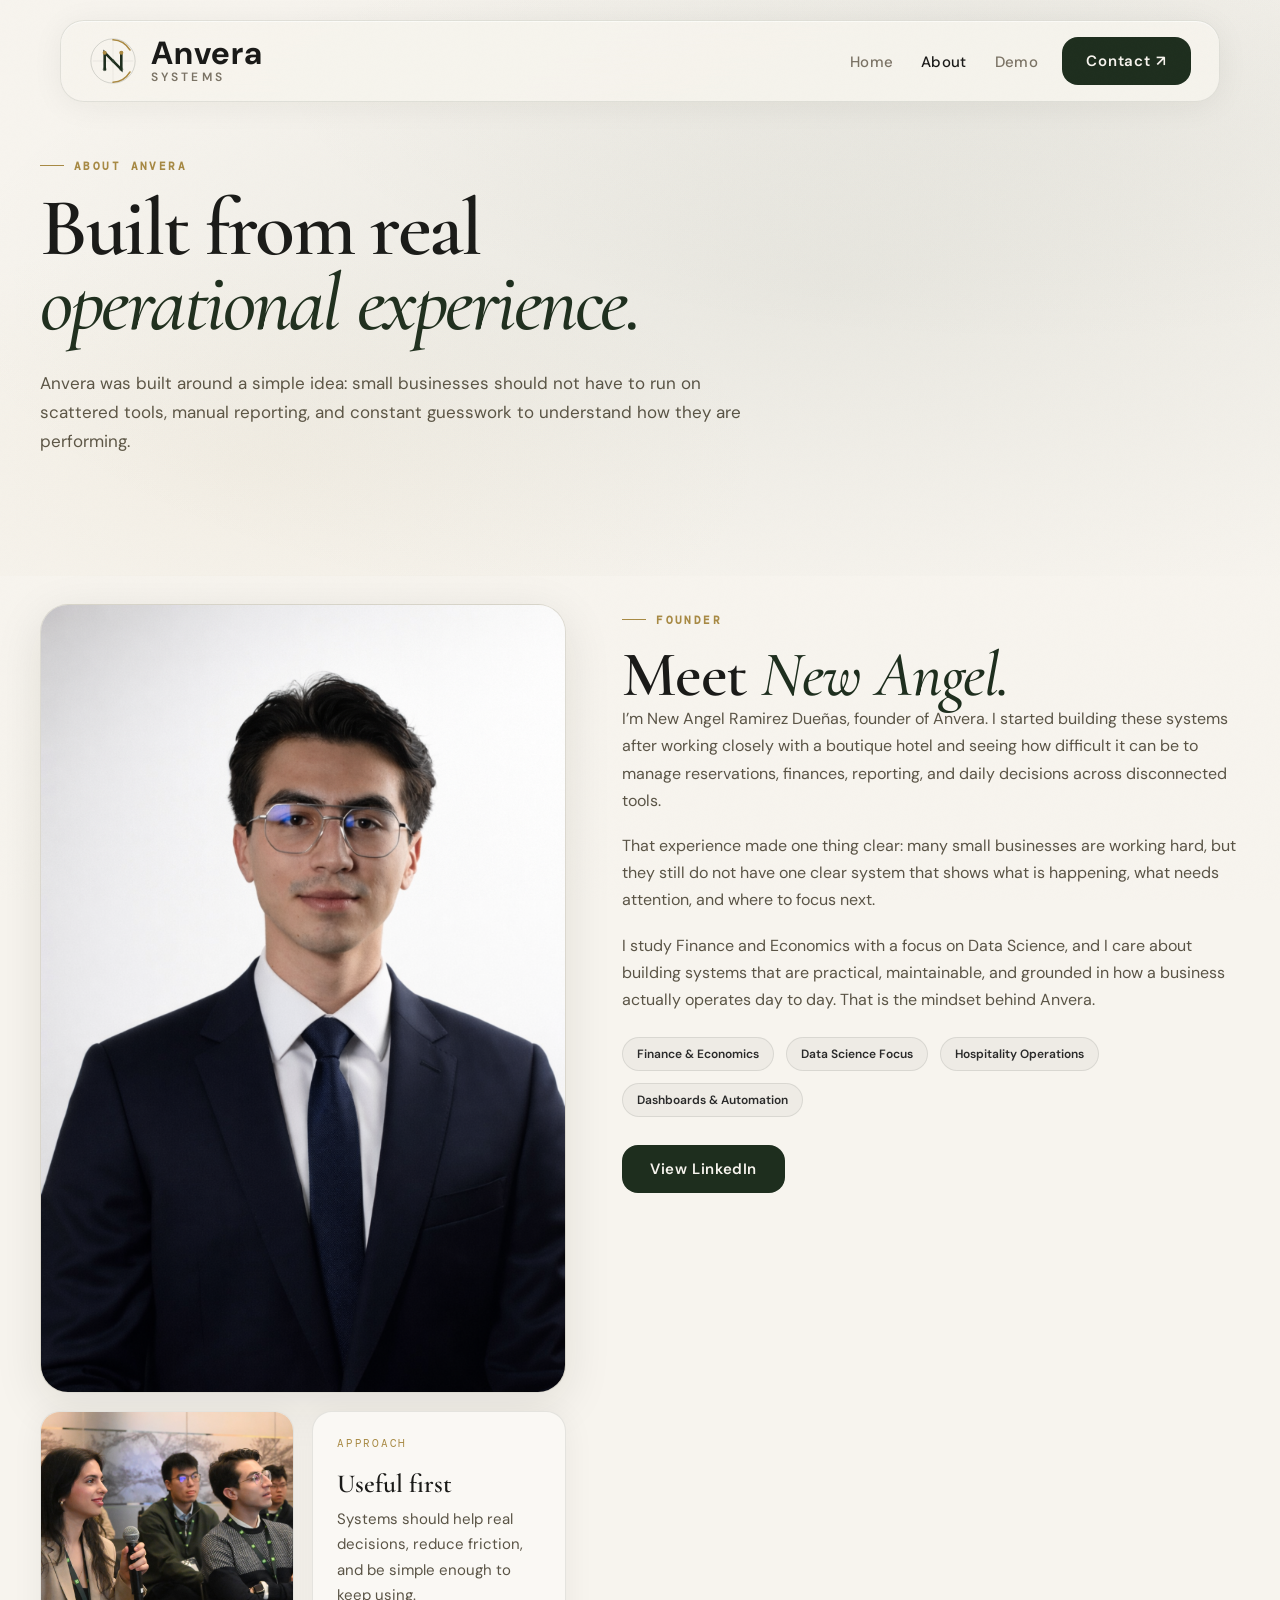
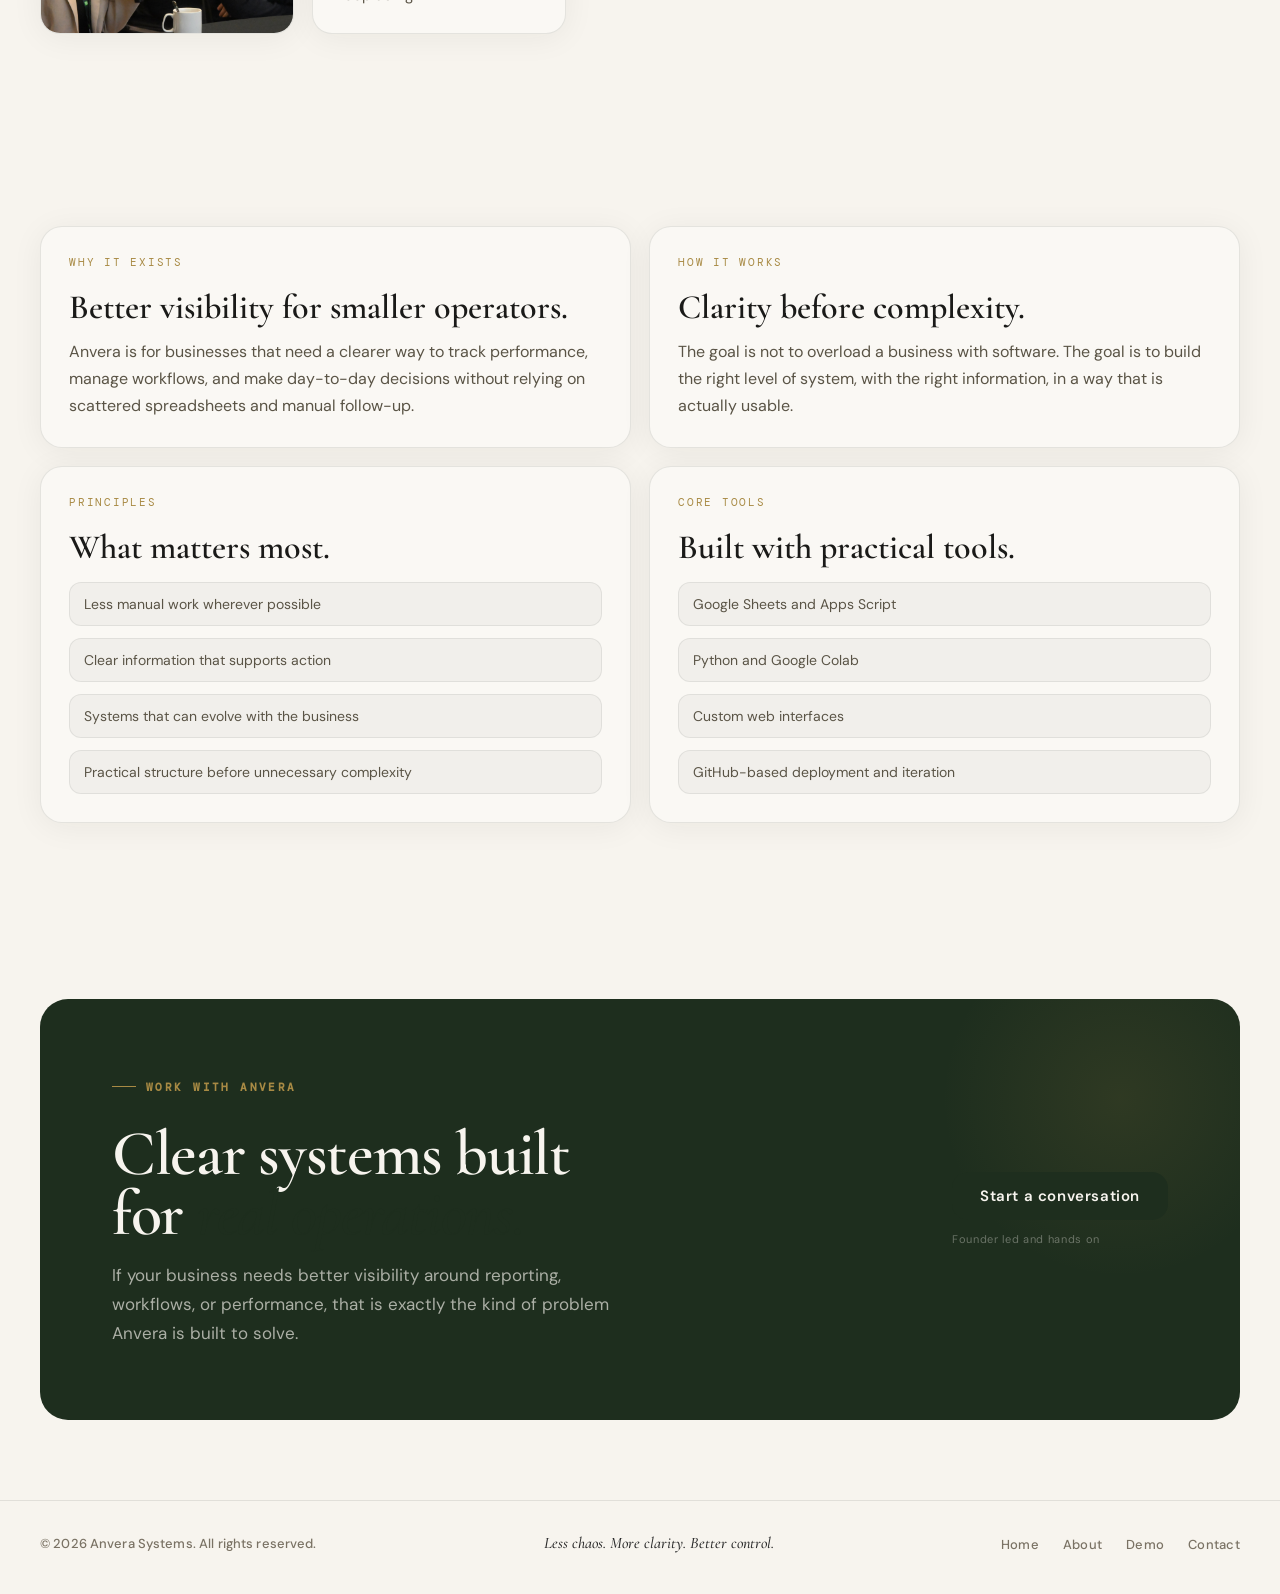
==== commit a74f44e5: "Revise content for clarity and consistency" ====
--- a/about.html
+++ b/about.html
@@ -59,7 +59,7 @@
       </div>
       <h1 class="reveal reveal-delay-1">Built from real<br><em>operational experience.</em></h1>
       <p class="hero-desc reveal reveal-delay-2" style="max-width:720px;">
-        Anvera exists because small businesses often run across disconnected tools, manual reporting, and constant guesswork. The goal is to replace that with clearer systems that are actually useful day to day.
+        Anvera was built around a simple idea: small businesses should not have to run on scattered tools, manual reporting, and constant guesswork to understand how they are performing.
       </p>
     </div>
   </section>
@@ -77,9 +77,9 @@
           </div>
 
           <div class="founder-mini-card founder-mini-text">
-            <div class="eyebrow-mini">Focus</div>
-            <h4>Practical systems</h4>
-            <p>Built to be useful in real operations, not just impressive in a screenshot.</p>
+            <div class="eyebrow-mini">Approach</div>
+            <h4>Useful first</h4>
+            <p>Systems should help real decisions, reduce friction, and be simple enough to keep using.</p>
           </div>
         </div>
       </div>
@@ -90,9 +90,9 @@
           <span>Founder</span>
         </div>
         <h2>Meet <em>New Angel.</em></h2>
-        <p>I’m New Angel Ramirez Dueñas, founder of Anvera. I started building this after working closely with a boutique hotel and seeing how hard it is to manage reservations, finances, reporting, and daily decisions across scattered tools.</p>
-        <p>After conversations with people in hospitality, restaurants, and other small businesses, the same pattern kept showing up: there is effort, there is information, but there often is not one clear system that helps owners understand what is working, what is underperforming, and where to focus next.</p>
-        <p>I’m a third-year Finance and Economics student with a focus on Data Science, and I care about building systems that are clear, practical, and maintainable. That is the mindset behind Anvera.</p>
+        <p>I’m New Angel Ramirez Dueñas, founder of Anvera. I started building these systems after working closely with a boutique hotel and seeing how difficult it can be to manage reservations, finances, reporting, and daily decisions across disconnected tools.</p>
+        <p>That experience made one thing clear: many small businesses are working hard, but they still do not have one clear system that shows what is happening, what needs attention, and where to focus next.</p>
+        <p>I study Finance and Economics with a focus on Data Science, and I care about building systems that are practical, maintainable, and grounded in how a business actually operates day to day. That is the mindset behind Anvera.</p>
 
         <div class="founder-stats">
           <span class="stat-pill">Finance &amp; Economics</span>
@@ -111,14 +111,14 @@
       <div class="story-grid reveal">
         <article class="story-card">
           <div class="eyebrow-mini">Why it exists</div>
-          <h3>Small businesses deserve better visibility.</h3>
-          <p>Anvera is for operators who need one cleaner place to understand performance, follow workflows, and make decisions with less friction.</p>
+          <h3>Better visibility for smaller operators.</h3>
+          <p>Anvera is for businesses that need a clearer way to track performance, manage workflows, and make day-to-day decisions without relying on scattered spreadsheets and manual follow-up.</p>
         </article>
 
         <article class="story-card">
-          <div class="eyebrow-mini">How it thinks</div>
-          <h3>Utility before complexity.</h3>
-          <p>The goal is not to overload a business with software. The goal is to build the right system, with the right visibility, at the right level of complexity.</p>
+          <div class="eyebrow-mini">How it works</div>
+          <h3>Clarity before complexity.</h3>
+          <p>The goal is not to overload a business with software. The goal is to build the right level of system, with the right information, in a way that is actually usable.</p>
         </article>
       </div>
 
@@ -127,10 +127,10 @@
           <div class="eyebrow-mini">Principles</div>
           <h3>What matters most.</h3>
           <ul>
-            <li>Less manual work, always</li>
+            <li>Less manual work wherever possible</li>
             <li>Clear information that supports action</li>
             <li>Systems that can evolve with the business</li>
-            <li>Visibility before unnecessary complexity</li>
+            <li>Practical structure before unnecessary complexity</li>
           </ul>
         </article>
 
@@ -157,7 +157,7 @@
             <span>Work with Anvera</span>
           </div>
           <h2>Clear systems built<br>for <em>real operations.</em></h2>
-          <p>If you run a small business and want more clarity around reporting, workflows, or performance, that is exactly the kind of problem Anvera is built to solve.</p>
+          <p>If your business needs better visibility around reporting, workflows, or performance, that is exactly the kind of problem Anvera is built to solve.</p>
         </div>
         <div class="cta-action">
           <a href="contact.html" class="btn-cta">Start a conversation</a>
--- a/style.css
+++ b/style.css
@@ -347,7 +347,11 @@
 .bio-card p,
 .solution-card p,
 .process-step p,
-.package-card p {
+.package-card p,
+.credibility-card p,
+.fit-card p,
+.story-card p,
+.value-card li {
   color: #5a5446;
 }
 
@@ -666,7 +670,9 @@
 
 .solutions-grid,
 .packages-layout,
-.process-grid {
+.process-grid,
+.credibility-grid,
+.fit-grid {
   display: grid;
   gap: 2px;
   background: var(--border);
@@ -678,22 +684,29 @@
 .solutions-grid { grid-template-columns: repeat(3, 1fr); }
 .packages-layout { grid-template-columns: 1fr 1fr; }
 .process-grid { grid-template-columns: repeat(3, 1fr); }
+.credibility-grid { grid-template-columns: repeat(3, 1fr); }
+.fit-grid { grid-template-columns: repeat(3, 1fr); }
 
 .solution-card,
 .package-card,
-.process-step {
+.process-step,
+.credibility-card,
+.fit-card {
   background: var(--cream);
   padding: 38px 30px;
 }
 
 .solution-card h3,
-.package-card h3 {
+.package-card h3,
+.fit-card h3 {
   margin-bottom: 12px;
 }
 
 .solution-card p,
 .process-step p,
-.package-card p {
+.package-card p,
+.credibility-card p,
+.fit-card p {
   font-size: 15px;
 }
 
@@ -781,6 +794,42 @@
 .bars-visual span:nth-child(2) { height: 56px; background: #55774a; }
 .bars-visual span:nth-child(3) { height: 74px; background: #16341a; }
 .bars-visual span:nth-child(4) { height: 84px; background: #ab8a42; }
+
+.credibility-strip {
+  padding: 34px 0 14px;
+}
+
+.credibility-card {
+  background: #faf8f4;
+}
+
+.credibility-title {
+  display: block;
+  font-size: 12px;
+  font-weight: 700;
+  letter-spacing: 0.16em;
+  text-transform: uppercase;
+  color: var(--gold);
+  margin-bottom: 14px;
+}
+
+.fit-section {
+  padding-top: 24px;
+}
+
+.fit-card {
+  background: #faf8f4;
+}
+
+.fit-card h3 {
+  font-size: 30px;
+}
+
+.package-copy {
+  margin-top: 4px;
+  margin-bottom: 22px;
+  max-width: 440px;
+}
 
 .dark-section {
   background: var(--forest);
@@ -1143,7 +1192,9 @@
   .process-grid,
   .about-boxes,
   .cta-inner,
-  .dash-grid {
+  .dash-grid,
+  .credibility-grid,
+  .fit-grid {
     grid-template-columns: 1fr;
   }
 
@@ -1154,6 +1205,11 @@
   .hero-metrics {
     flex-direction: column;
     gap: 20px;
+  }
+
+  .credibility-strip,
+  .fit-section {
+    padding-top: 0;
   }
 
   .cta-inner {
@@ -1216,7 +1272,9 @@
   .solution-card,
   .process-step,
   .package-card,
-  .about-mini {
+  .about-mini,
+  .credibility-card,
+  .fit-card {
     padding: 24px;
   }
 
@@ -1237,3 +1295,117 @@
     width: 100%;
   }
 }
+
+.about-founder-section {
+  padding-top: 28px;
+}
+
+.founder-grid-tight {
+  align-items: start;
+}
+
+.founder-visual-stack {
+  display: grid;
+  gap: 18px;
+}
+
+.founder-main-image-card {
+  background: linear-gradient(180deg, #f3efe7, #ece7dc);
+  border: 1px solid var(--border);
+  border-radius: 28px;
+  box-shadow: var(--shadow-med);
+  overflow: hidden;
+}
+
+.founder-main-image-card img {
+  display: block;
+  width: 100%;
+  height: auto;
+}
+
+.founder-lower-row {
+  display: grid;
+  grid-template-columns: 1fr 1fr;
+  gap: 18px;
+}
+
+.founder-mini-card {
+  background: #faf8f4;
+  border: 1px solid var(--border);
+  border-radius: 20px;
+  box-shadow: var(--shadow-soft);
+  overflow: hidden;
+}
+
+.founder-mini-image img {
+  display: block;
+  width: 100%;
+  height: 100%;
+  object-fit: cover;
+}
+
+.founder-mini-text {
+  padding: 24px;
+  display: flex;
+  flex-direction: column;
+  justify-content: center;
+}
+
+.founder-mini-text h4 {
+  margin-bottom: 8px;
+}
+
+.founder-mini-text p {
+  font-size: 15px;
+  color: #5a5446;
+}
+
+.about-story-section .story-grid {
+  display: grid;
+  grid-template-columns: 1fr 1fr;
+  gap: 18px;
+  margin-bottom: 18px;
+}
+
+.story-card,
+.value-card {
+  background: #faf8f4;
+  border: 1px solid var(--border);
+  border-radius: 22px;
+  box-shadow: var(--shadow-soft);
+  padding: 28px;
+}
+
+.story-card h3,
+.value-card h3 {
+  margin-bottom: 10px;
+}
+
+.value-grid {
+  display: grid;
+  grid-template-columns: 1fr 1fr;
+  gap: 18px;
+}
+
+.value-card ul {
+  list-style: none;
+  display: grid;
+  gap: 12px;
+  margin-top: 14px;
+}
+
+.value-card li {
+  padding: 12px 14px;
+  background: rgba(30,46,30,0.04);
+  border: 1px solid rgba(30,46,30,0.08);
+  border-radius: 12px;
+  font-size: 14px;
+}
+
+@media (max-width: 900px) {
+  .founder-lower-row,
+  .about-story-section .story-grid,
+  .value-grid {
+    grid-template-columns: 1fr;
+  }
+}
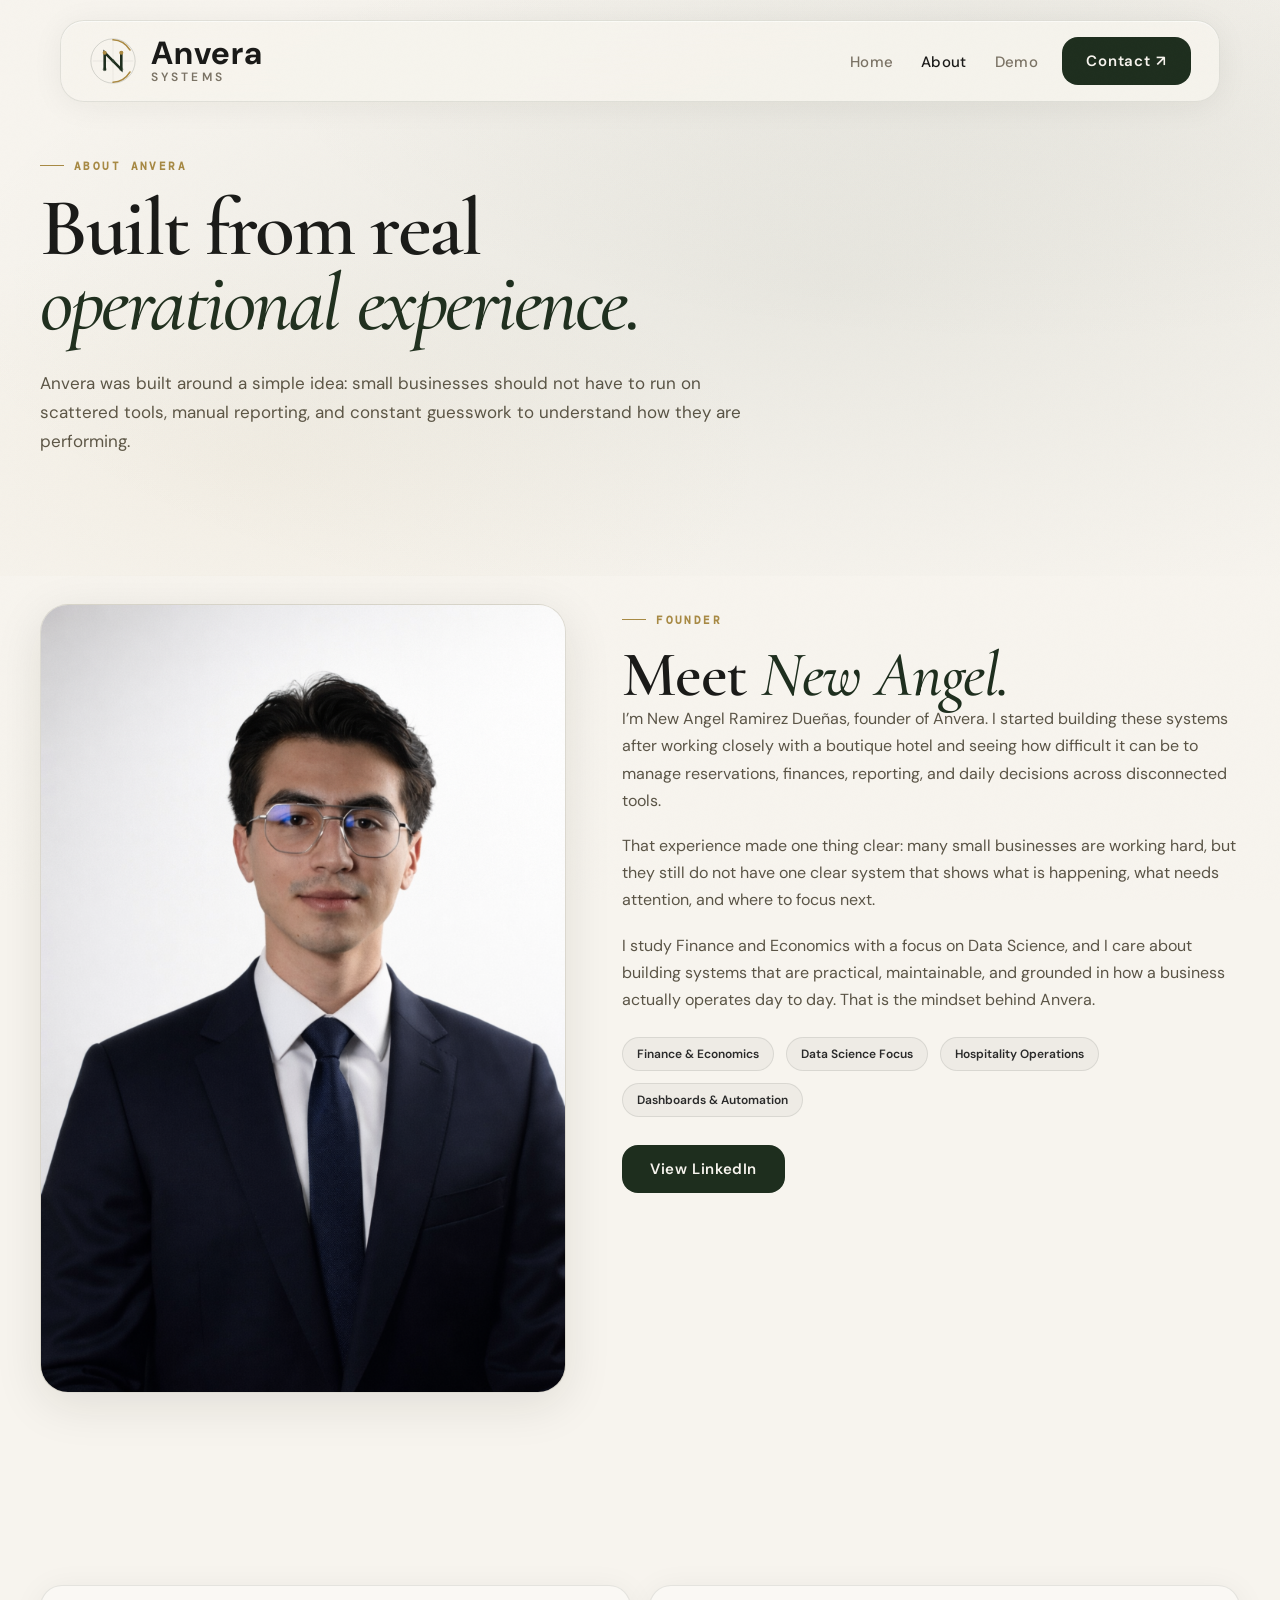
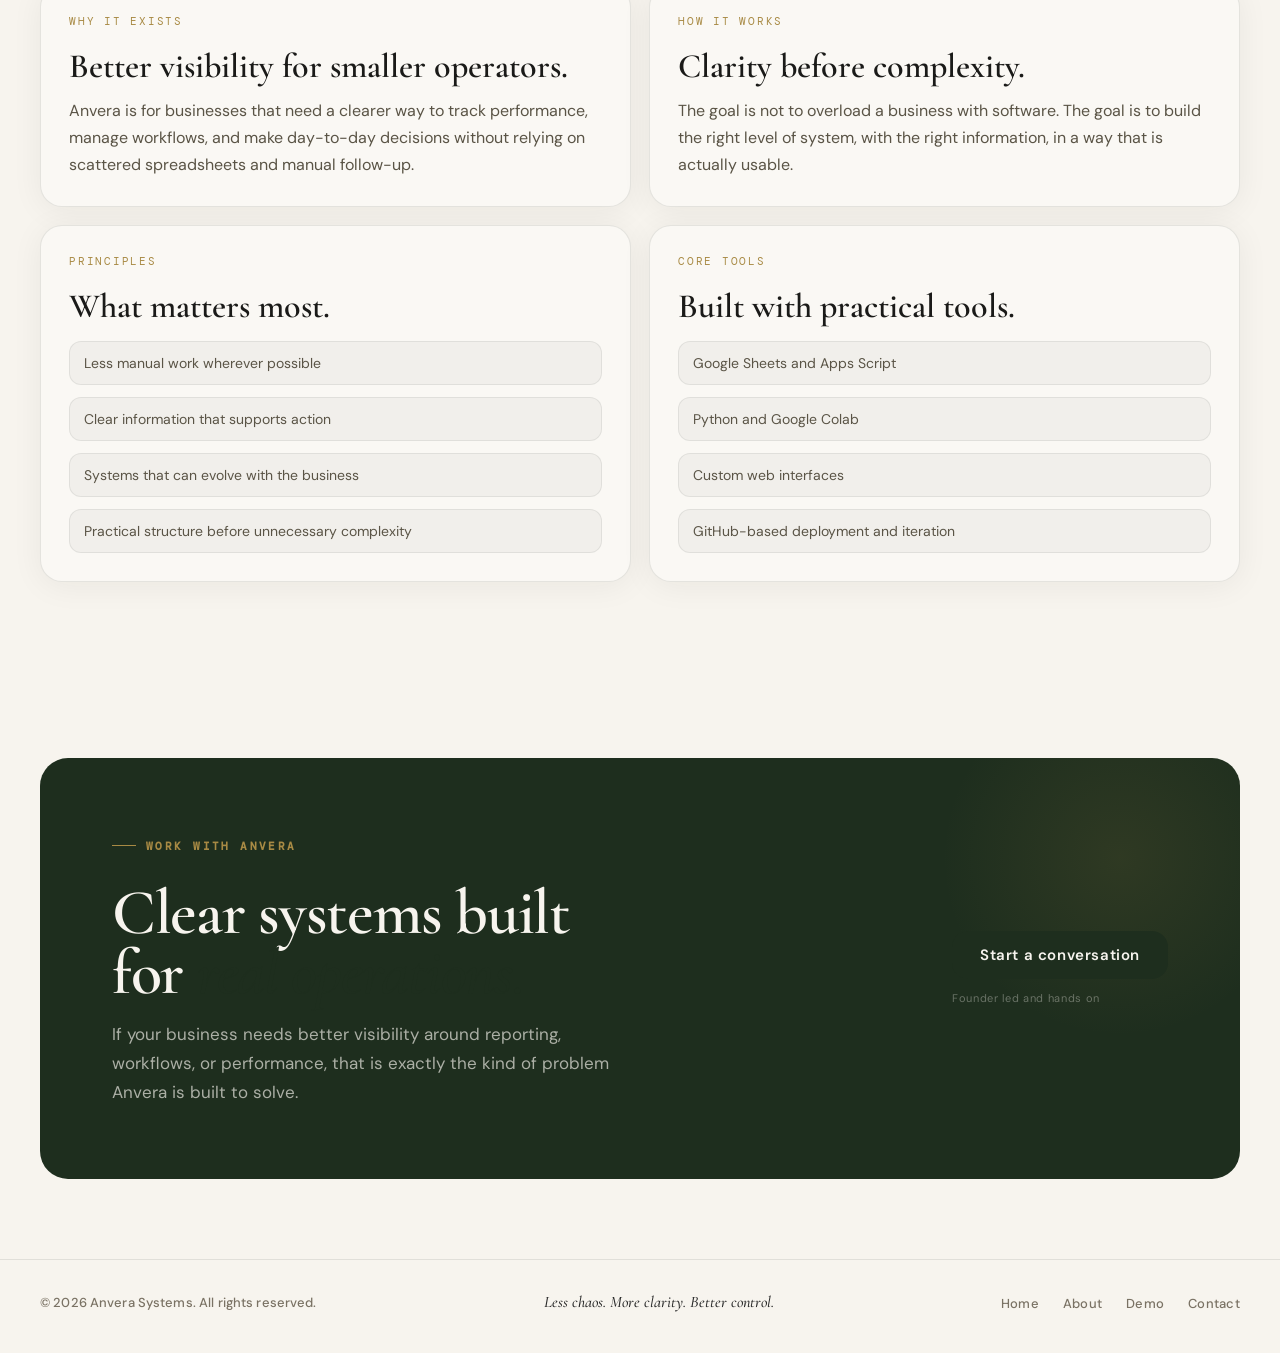
==== commit 0c534f46: "Update about.html" ====
--- a/about.html
+++ b/about.html
@@ -69,18 +69,6 @@
       <div class="founder-visual-stack reveal">
         <div class="founder-main-image-card">
           <img src="Linkedin_PP.png" alt="Founder portrait of New Angel Ramirez Dueñas">
-        </div>
-
-        <div class="founder-lower-row">
-          <div class="founder-mini-card founder-mini-image">
-            <img src="DSC_1318.jpeg" alt="New Angel Ramirez Dueñas at a professional event">
-          </div>
-
-          <div class="founder-mini-card founder-mini-text">
-            <div class="eyebrow-mini">Approach</div>
-            <h4>Useful first</h4>
-            <p>Systems should help real decisions, reduce friction, and be simple enough to keep using.</p>
-          </div>
         </div>
       </div>
 
